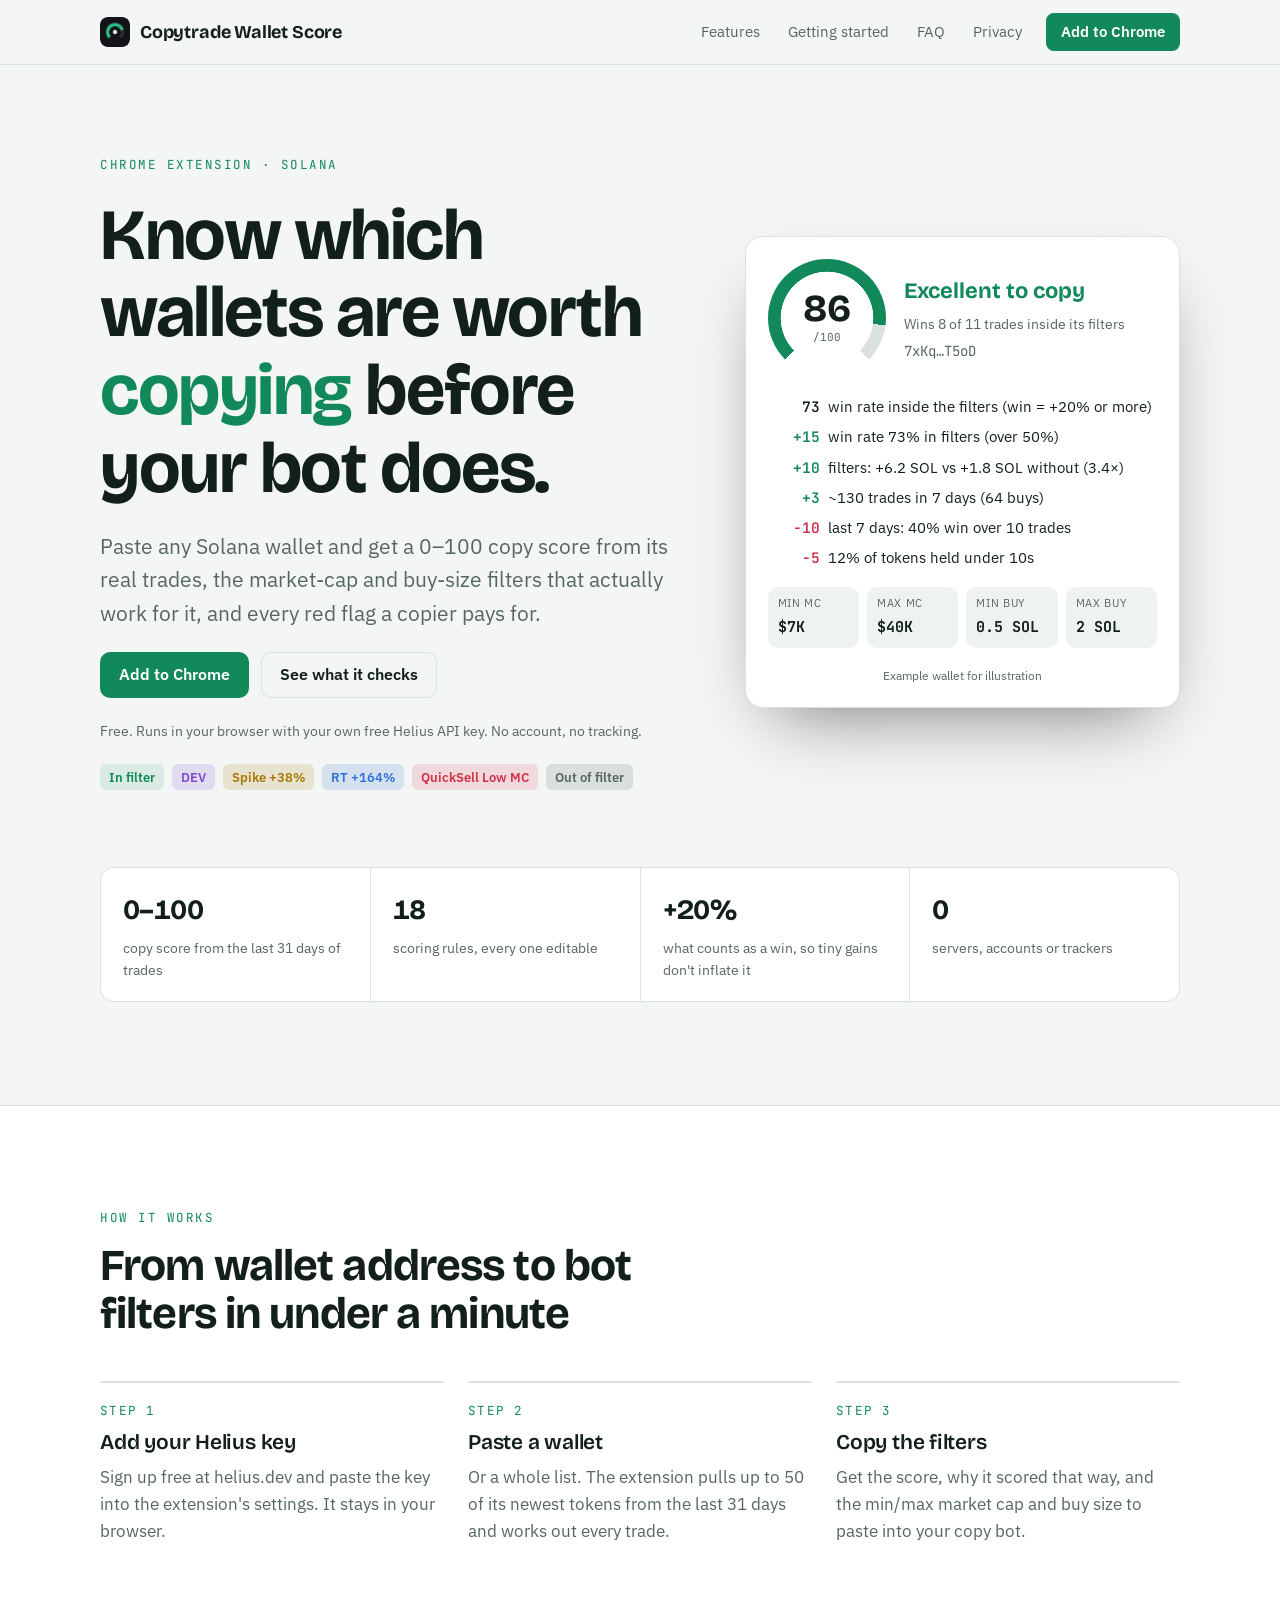
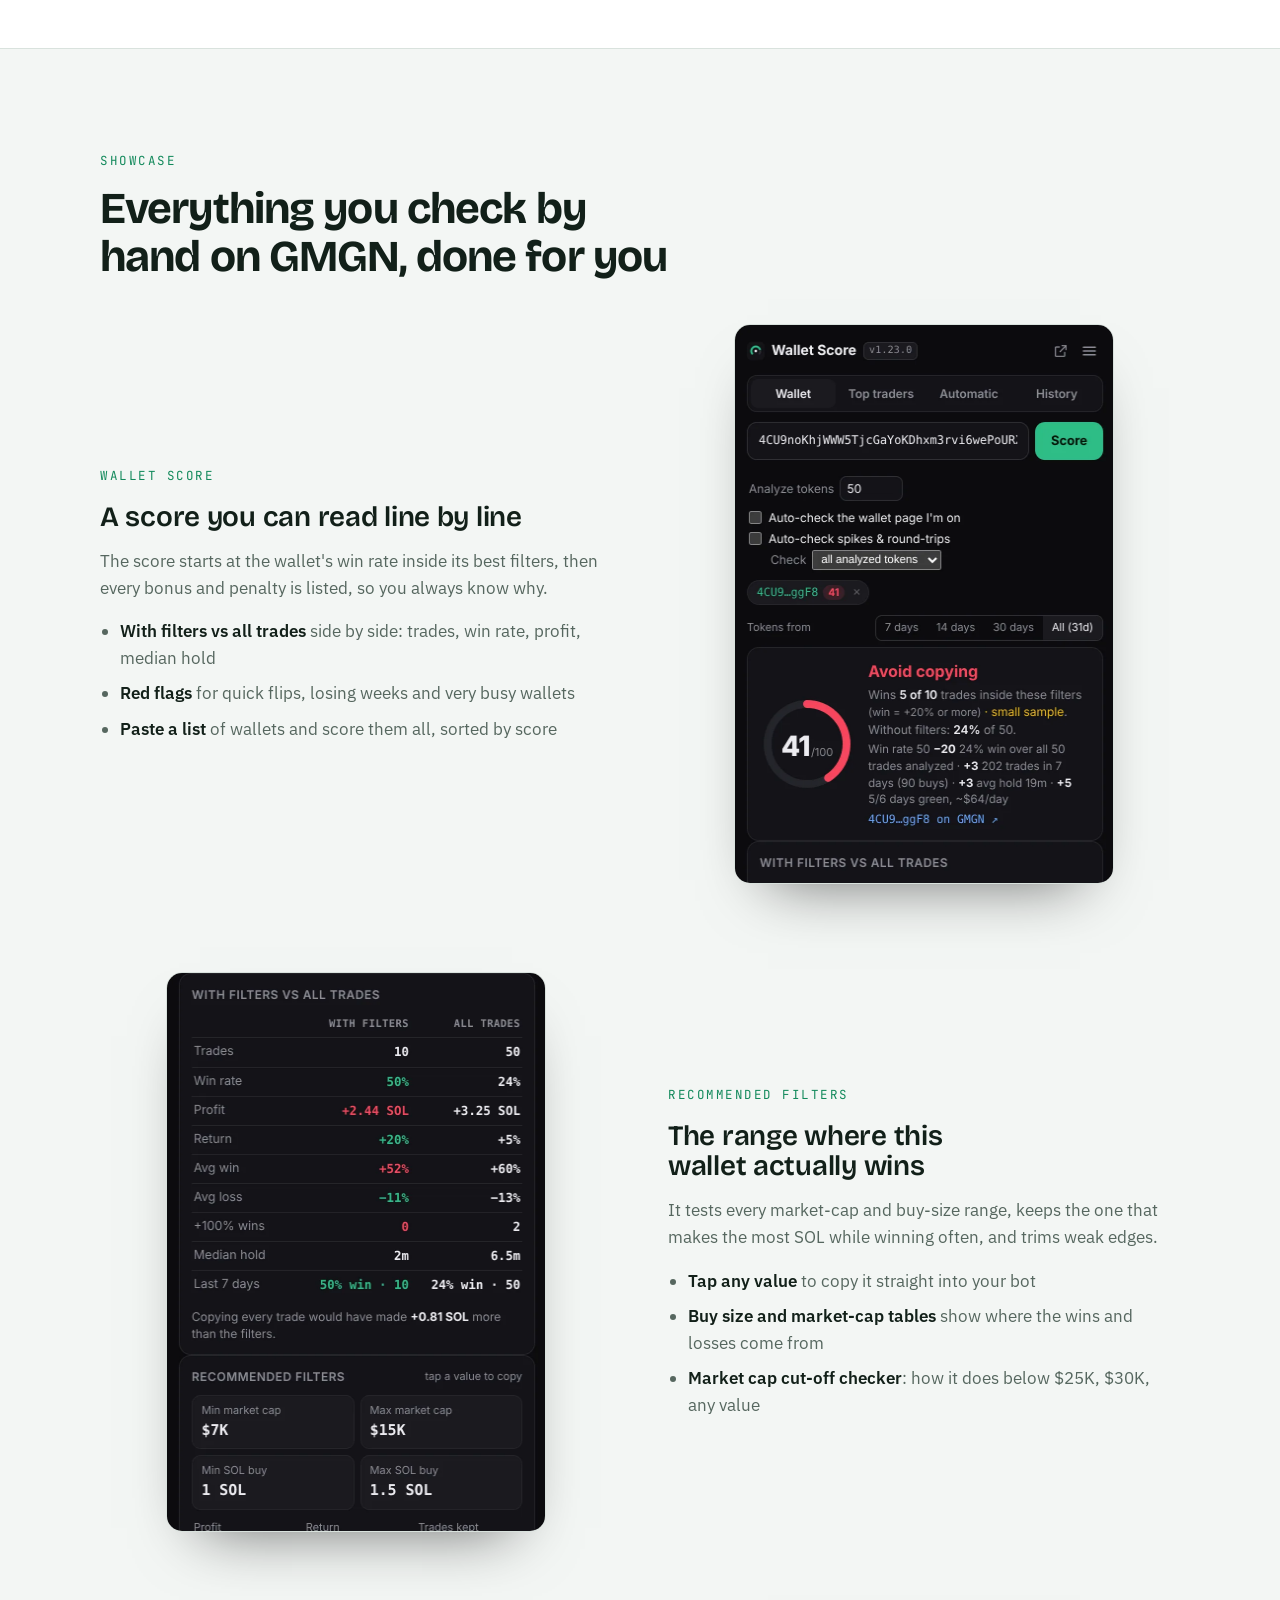
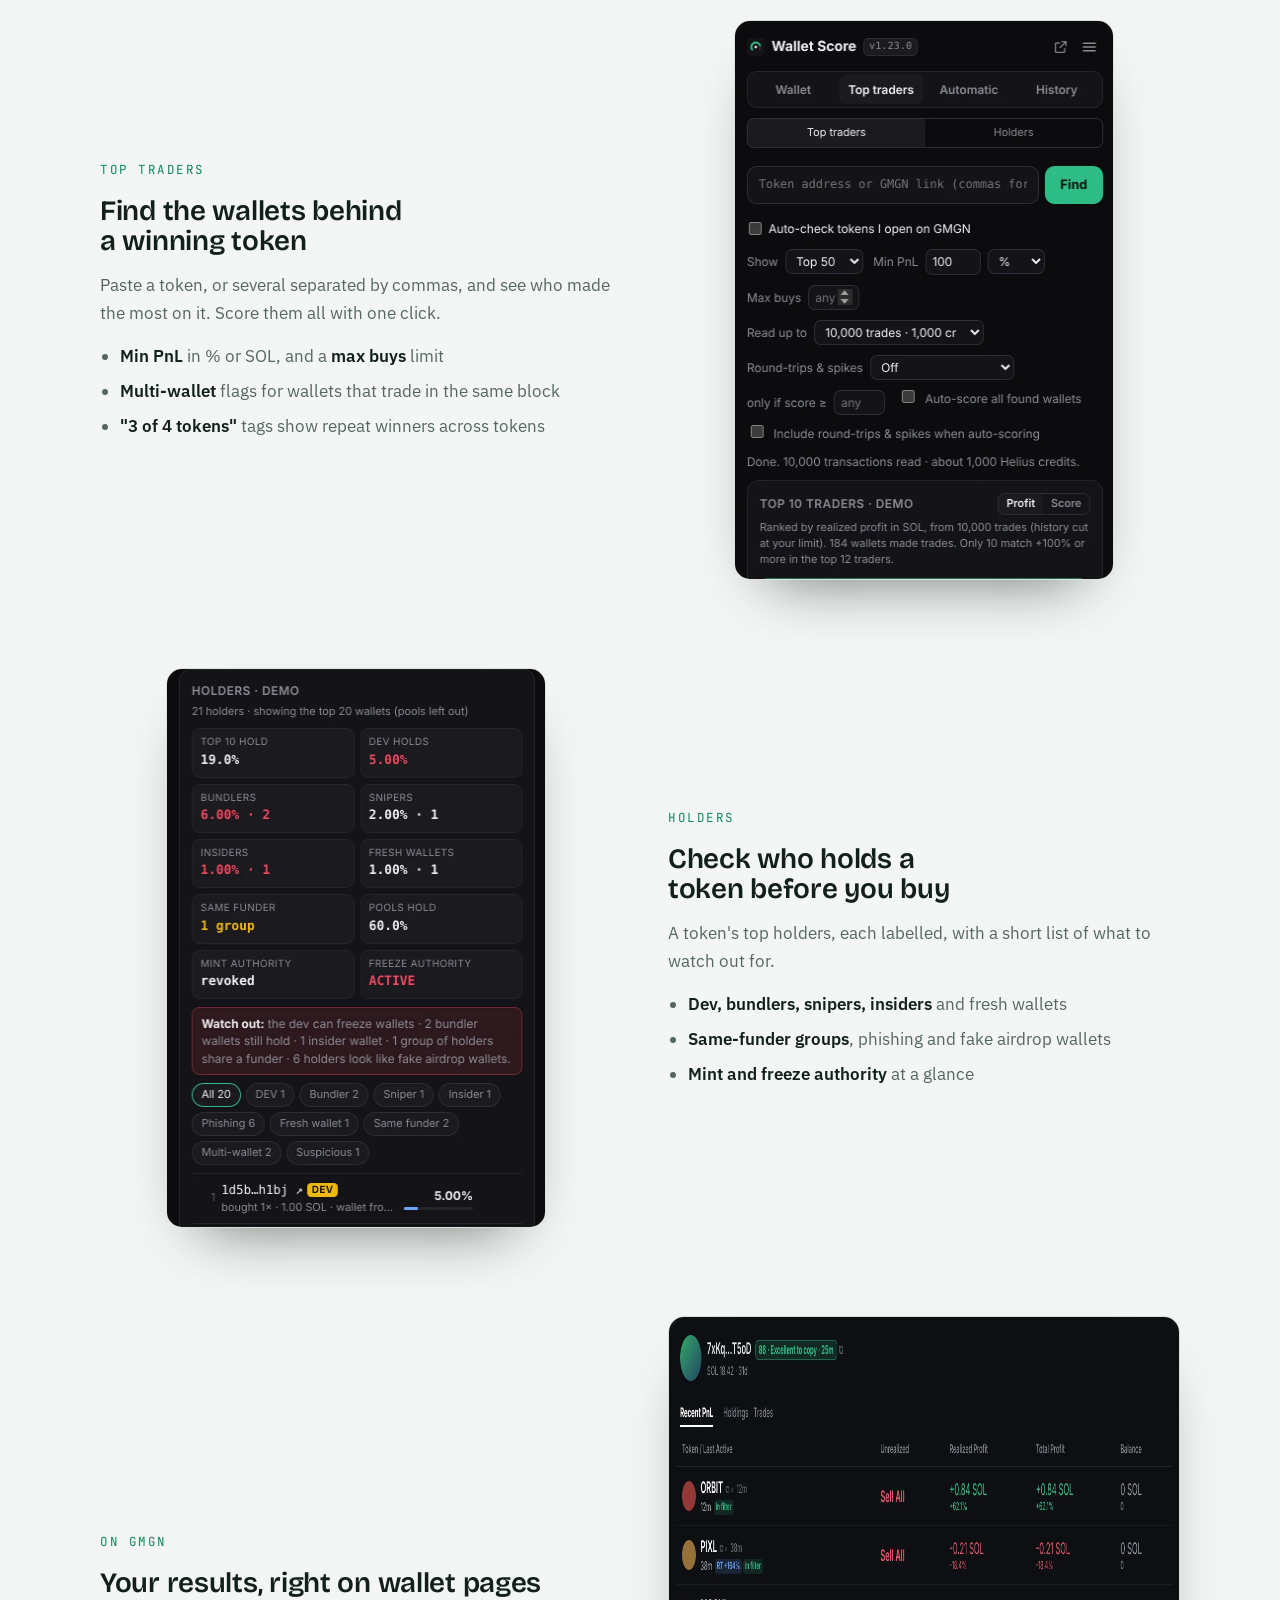
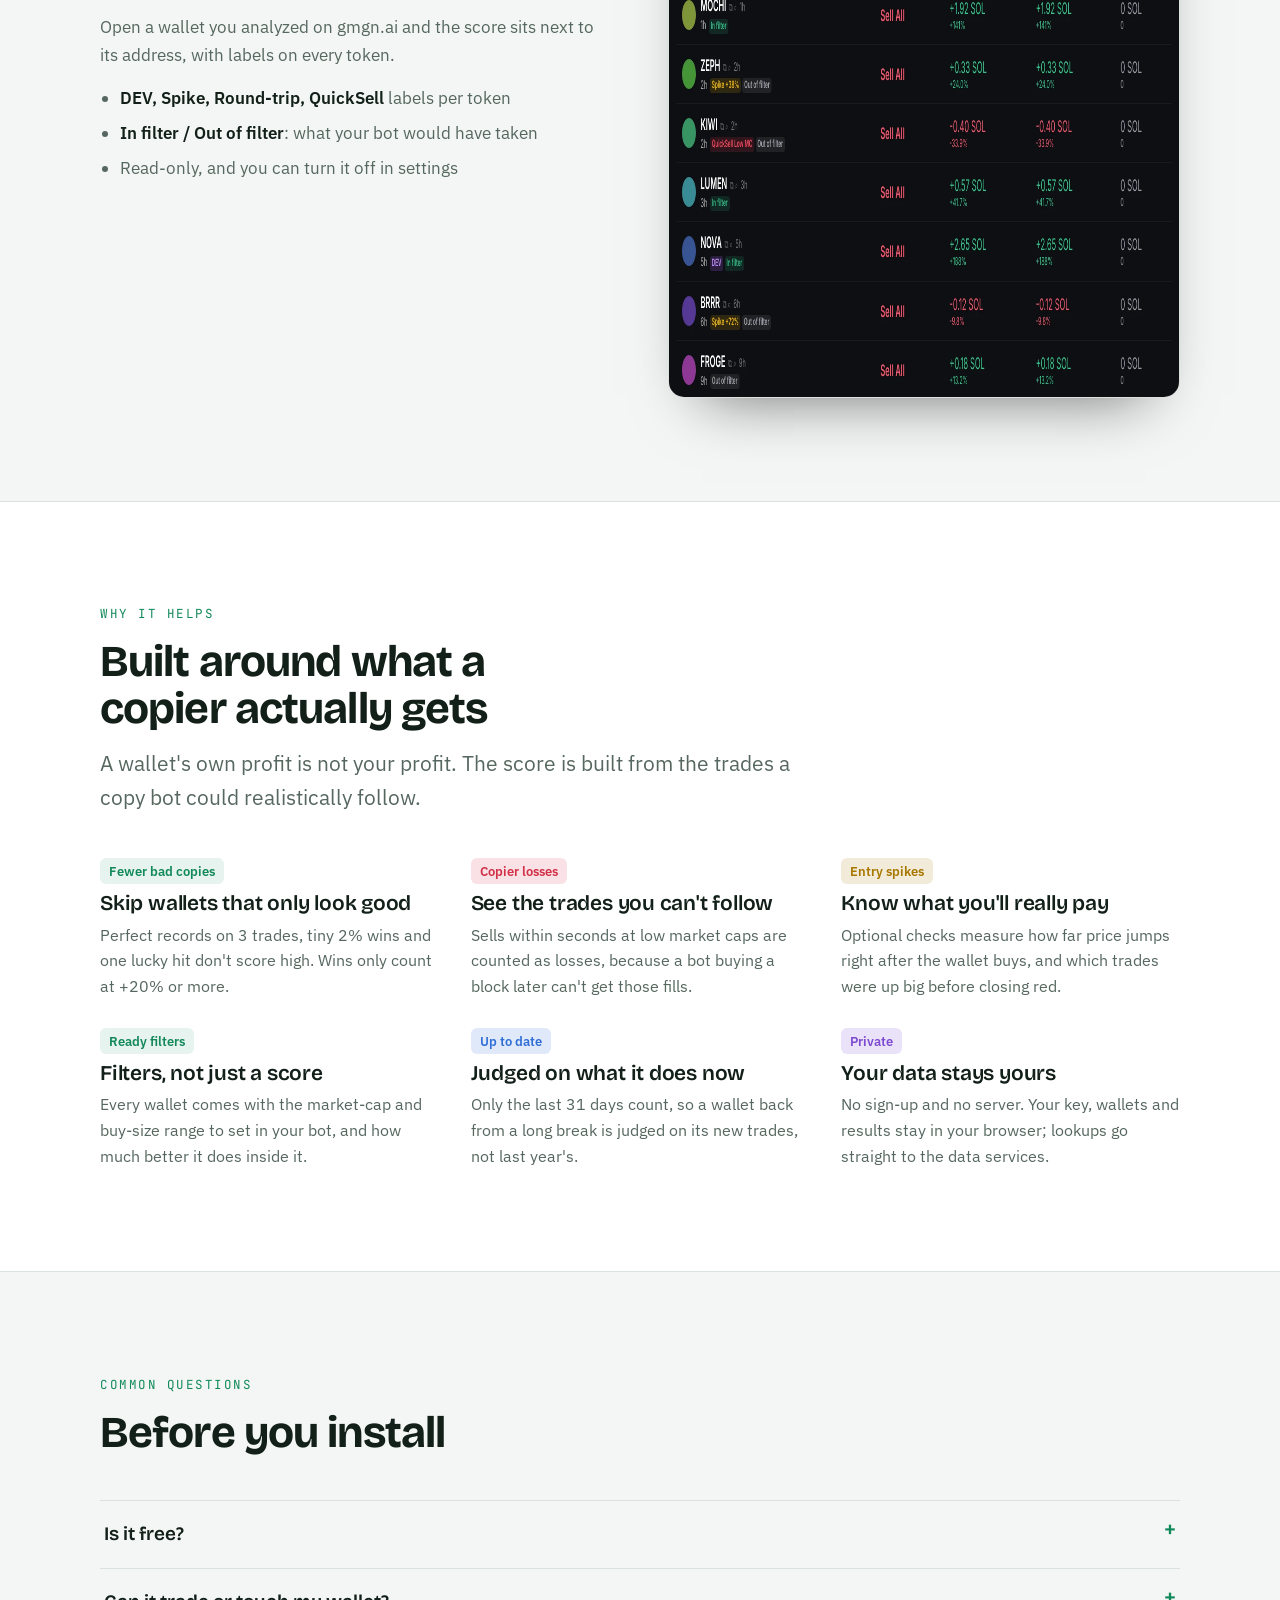
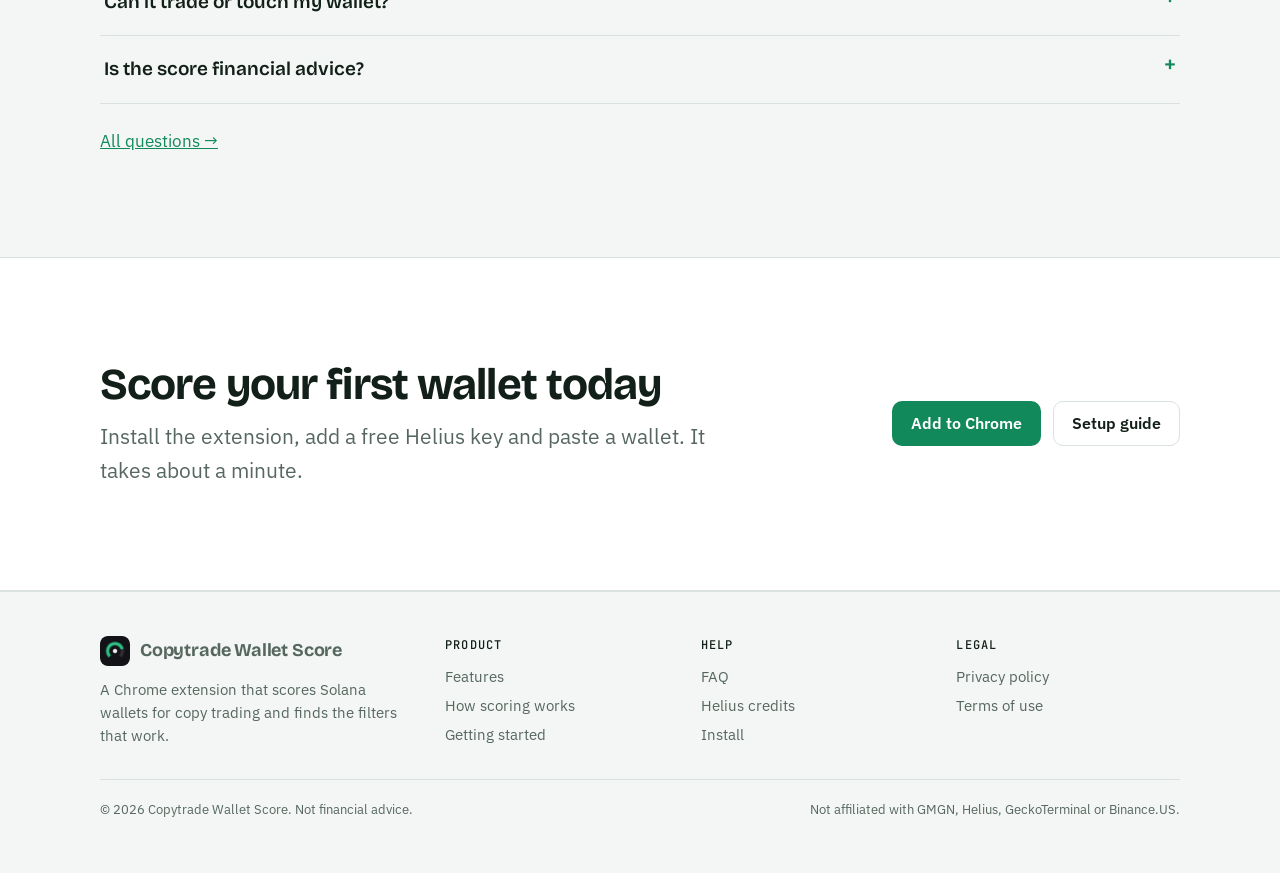
==== index.html @ 09c4735b "Add files via upload" ====
<!doctype html>
<html lang="en">
<head>
<meta charset="utf-8">
<meta name="viewport" content="width=device-width, initial-scale=1, viewport-fit=cover">
<title>Copytrade Wallet Score</title>
<meta name="description" content="Score Solana wallets for copy trading: a 0–100 score from real trades, the filters that work, and every red flag a copier pays for.">
<meta property="og:title" content="Copytrade Wallet Score">
<meta property="og:description" content="Score Solana wallets for copy trading: a 0–100 score from real trades, the filters that work, and every red flag a copier pays for.">
<meta property="og:type" content="website">
<meta name="theme-color" content="#0b0e0d">
<link rel="icon" type="image/png" sizes="32x32" href="favicon-32.png">
<link rel="apple-touch-icon" href="apple-touch-icon.png">
<link rel="preconnect" href="https://fonts.googleapis.com"><link rel="preconnect" href="https://fonts.gstatic.com" crossorigin>
<link rel="stylesheet" href="https://fonts.googleapis.com/css2?family=Bricolage+Grotesque:opsz,wght@12..96,500;12..96,600;12..96,700&family=IBM+Plex+Sans:wght@400;500;600&family=JetBrains+Mono:wght@400;500;600&display=swap">
<link rel="stylesheet" href="site.css">
</head>
<body>
<header class="site-head"><div class="wrap">
  <a class="brand" href="index.html"><img src="icon.png" alt="" width="30" height="30">Copytrade Wallet Score</a>
  <button class="menu-btn" id="menuBtn" type="button" aria-expanded="false" aria-controls="siteNav">Menu</button>
  <nav class="nav" id="siteNav" aria-label="Main"><a href="features.html">Features</a><a href="getting-started.html">Getting started</a><a href="faq.html">FAQ</a><a href="privacy.html">Privacy</a><a class="btn btn-primary" href="getting-started.html#install">Add to Chrome</a></nav>
</div></header>
<main id="main">

<section class="hero"><div class="wrap">
  <div class="hero-copy">
    <span class="eyebrow">Chrome extension · Solana</span>
    <h1>Know which wallets are worth <em>copying</em> before your bot does.</h1>
    <p class="lead">Paste any Solana wallet and get a 0–100 copy score from its real trades, the market-cap and buy-size filters that actually work for it, and every red flag a copier pays for.</p>
    <div class="hero-cta"><a class="btn btn-primary" href="getting-started.html#install">Add to Chrome</a><a class="btn btn-ghost" href="features.html">See what it checks</a></div>
    <p class="hero-note">Free. Runs in your browser with your own free Helius API key. No account, no tracking.</p>
    <div class="chips" aria-label="Labels the extension adds"><span class="chip in">In filter</span><span class="chip dev">DEV</span><span class="chip spike">Spike +38%</span><span class="chip rt">RT +164%</span><span class="chip qs">QuickSell Low MC</span><span class="chip out">Out of filter</span></div>
  </div>
  <div class="scorecard" role="img" aria-label="Example score card: 86 out of 100, Excellent to copy">
    <div class="sc-top">
      <div class="dial"><div><b>86</b><small>/100</small></div></div>
      <div class="sc-grade"><strong>Excellent to copy</strong><span>Wins 8 of 11 trades inside its filters</span><span class="sc-addr">7xKq…T5oD</span></div>
    </div>
    <ul class="sc-lines">
      <li><span class="p">73</span><span>win rate inside the filters (win = +20% or more)</span></li>
      <li><span class="p pos">+15</span><span>win rate 73% in filters (over 50%)</span></li>
      <li><span class="p pos">+10</span><span>filters: +6.2 SOL vs +1.8 SOL without (3.4×)</span></li>
      <li><span class="p pos">+3</span><span>~130 trades in 7 days (64 buys)</span></li>
      <li><span class="p neg">−10</span><span>last 7 days: 40% win over 10 trades</span></li>
      <li><span class="p neg">−5</span><span>12% of tokens held under 10s</span></li>
    </ul>
    <div class="sc-filters"><div><span>Min MC</span><b>$7K</b></div><div><span>Max MC</span><b>$40K</b></div><div><span>Min buy</span><b>0.5 SOL</b></div><div><span>Max buy</span><b>2 SOL</b></div></div>
    <p class="sc-cap">Example wallet for illustration</p>
  </div>
</div></section>

<section style="padding-top:0"><div class="wrap">
  <div class="facts">
    <div><b class="num">0–100</b><span>copy score from the last 31 days of trades</span></div>
    <div><b class="num">18</b><span>scoring rules, every one editable</span></div>
    <div><b class="num">+20%</b><span>what counts as a win, so tiny gains don't inflate it</span></div>
    <div><b class="num">0</b><span>servers, accounts or trackers</span></div>
  </div>
</div></section>

<section class="band"><div class="wrap">
  <div class="sec-head"><span class="eyebrow">How it works</span><h2>From wallet address to bot filters in under a minute</h2></div>
  <ol class="steps">
    <li><h3>Add your Helius key</h3><p>Sign up free at helius.dev and paste the key into the extension's settings. It stays in your browser.</p></li>
    <li><h3>Paste a wallet</h3><p>Or a whole list. The extension pulls up to 50 of its newest tokens from the last 31 days and works out every trade.</p></li>
    <li><h3>Copy the filters</h3><p>Get the score, why it scored that way, and the min/max market cap and buy size to paste into your copy bot.</p></li>
  </ol>
</div></section>

<section><div class="wrap">
  <div class="sec-head"><span class="eyebrow">Showcase</span><h2>Everything you check by hand on GMGN, done for you</h2></div>

  <div class="feature">
    <div class="feature-copy"><span class="eyebrow">Wallet score</span><h3 style="font-size:28px">A score you can read line by line</h3>
      <p class="lead" style="font-size:17px">The score starts at the wallet's win rate inside its best filters, then every bonus and penalty is listed, so you always know why.</p>
      <ul><li><b>With filters vs all trades</b> side by side: trades, win rate, profit, median hold</li><li><b>Red flags</b> for quick flips, losing weeks and very busy wallets</li><li><b>Paste a list</b> of wallets and score them all, sorted by score</li></ul></div>
    <div class="shot tall"><img src="wallet.webp" alt="The Wallet tab showing a score of 41 with its breakdown and a filters vs all trades table" loading="lazy" width="383" height="860"></div>
  </div>

  <div class="feature flip">
    <div class="feature-copy"><span class="eyebrow">Recommended filters</span><h3 style="font-size:28px">The range where this wallet actually wins</h3>
      <p class="lead" style="font-size:17px">It tests every market-cap and buy-size range, keeps the one that makes the most SOL while winning often, and trims weak edges.</p>
      <ul><li><b>Tap any value</b> to copy it straight into your bot</li><li><b>Buy size and market-cap tables</b> show where the wins and losses come from</li><li><b>Market cap cut-off checker</b>: how it does below $25K, $30K, any value</li></ul></div>
    <div class="shot tall"><img src="filters.webp" alt="Recommended filters: Min market cap $7K, Max $15K, buy size 1 to 1.5 SOL" loading="lazy" width="383" height="860"></div>
  </div>

  <div class="feature">
    <div class="feature-copy"><span class="eyebrow">Top traders</span><h3 style="font-size:28px">Find the wallets behind a winning token</h3>
      <p class="lead" style="font-size:17px">Paste a token, or several separated by commas, and see who made the most on it. Score them all with one click.</p>
      <ul><li><b>Min PnL</b> in % or SOL, and a <b>max buys</b> limit</li><li><b>Multi-wallet</b> flags for wallets that trade in the same block</li><li><b>"3 of 4 tokens"</b> tags show repeat winners across tokens</li></ul></div>
    <div class="shot tall"><img src="toptraders.webp" alt="Top traders list with scores 92, 78, 64 and 88" loading="lazy" width="383" height="860"></div>
  </div>

  <div class="feature flip">
    <div class="feature-copy"><span class="eyebrow">Holders</span><h3 style="font-size:28px">Check who holds a token before you buy</h3>
      <p class="lead" style="font-size:17px">A token's top holders, each labelled, with a short list of what to watch out for.</p>
      <ul><li><b>Dev, bundlers, snipers, insiders</b> and fresh wallets</li><li><b>Same-funder groups</b>, phishing and fake airdrop wallets</li><li><b>Mint and freeze authority</b> at a glance</li></ul></div>
    <div class="shot tall"><img src="holders.webp" alt="Holders check with dev 5%, bundlers 6% and a freeze authority warning" loading="lazy" width="383" height="860"></div>
  </div>

  <div class="feature">
    <div class="feature-copy"><span class="eyebrow">On GMGN</span><h3 style="font-size:28px">Your results, right on wallet pages</h3>
      <p class="lead" style="font-size:17px">Open a wallet you analyzed on gmgn.ai and the score sits next to its address, with labels on every token.</p>
      <ul><li><b>DEV, Spike, Round-trip, QuickSell</b> labels per token</li><li><b>In filter / Out of filter</b>: what your bot would have taken</li><li>Read-only, and you can turn it off in settings</li></ul></div>
    <div class="shot wide"><img src="gmgn.webp" alt="A wallet page with the score badge 86 Excellent to copy and token labels" loading="lazy" width="1100" height="680"></div>
  </div>
</div></section>

<section class="band"><div class="wrap">
  <div class="sec-head"><span class="eyebrow">Why it helps</span><h2>Built around what a copier actually gets</h2><p class="lead">A wallet's own profit is not your profit. The score is built from the trades a copy bot could realistically follow.</p></div>
  <div class="grid3">
    <div class="benefit"><span class="chip in tag">Fewer bad copies</span><h3>Skip wallets that only look good</h3><p>Perfect records on 3 trades, tiny 2% wins and one lucky hit don't score high. Wins only count at +20% or more.</p></div>
    <div class="benefit"><span class="chip qs tag">Copier losses</span><h3>See the trades you can't follow</h3><p>Sells within seconds at low market caps are counted as losses, because a bot buying a block later can't get those fills.</p></div>
    <div class="benefit"><span class="chip spike tag">Entry spikes</span><h3>Know what you'll really pay</h3><p>Optional checks measure how far price jumps right after the wallet buys, and which trades were up big before closing red.</p></div>
    <div class="benefit"><span class="chip in tag">Ready filters</span><h3>Filters, not just a score</h3><p>Every wallet comes with the market-cap and buy-size range to set in your bot, and how much better it does inside it.</p></div>
    <div class="benefit"><span class="chip rt tag">Up to date</span><h3>Judged on what it does now</h3><p>Only the last 31 days count, so a wallet back from a long break is judged on its new trades, not last year's.</p></div>
    <div class="benefit"><span class="chip dev tag">Private</span><h3>Your data stays yours</h3><p>No sign-up and no server. Your key, wallets and results stay in your browser; lookups go straight to the data services.</p></div>
  </div>
</div></section>

<section><div class="wrap">
  <div class="sec-head"><span class="eyebrow">Common questions</span><h2>Before you install</h2></div>
  <div class="faq">
    <details><summary>Is it free?</summary><div class="ans"><p>Yes. The extension is free. It uses your own Helius API key, and Helius's free plan is enough for regular use.</p></div></details>
    <details><summary>Can it trade or touch my wallet?</summary><div class="ans"><p>No. It only reads public blockchain data. It never connects to a wallet, never signs anything and cannot move funds.</p></div></details>
    <details><summary>Is the score financial advice?</summary><div class="ans"><p>No. It's an estimate from a wallet's past trades. Past results don't guarantee future ones, so use it as one input to your own decisions.</p></div></details>
  </div>
  <p style="margin-top:24px"><a href="faq.html">All questions →</a></p>
</div></section>

<section class="band cta"><div class="wrap">
  <div class="cta-box"><h2>Score your first wallet today</h2><p class="lead">Install the extension, add a free Helius key and paste a wallet. It takes about a minute.</p></div>
  <div class="hero-cta"><a class="btn btn-primary" href="getting-started.html#install">Add to Chrome</a><a class="btn btn-ghost" href="getting-started.html">Setup guide</a></div>
</div></section>

</main>
<footer class="site-foot"><div class="wrap">
  <div><a class="brand" href="index.html"><img src="icon.png" alt="" width="30" height="30">Copytrade Wallet Score</a>
    <p style="margin-top:12px;max-width:34ch">A Chrome extension that scores Solana wallets for copy trading and finds the filters that work.</p></div>
  <div><h4>Product</h4><ul><li><a href="features.html">Features</a></li><li><a href="features.html#scoring">How scoring works</a></li><li><a href="getting-started.html">Getting started</a></li></ul></div>
  <div><h4>Help</h4><ul><li><a href="faq.html">FAQ</a></li><li><a href="getting-started.html#credits">Helius credits</a></li><li><a href="getting-started.html#install">Install</a></li></ul></div>
  <div><h4>Legal</h4><ul><li><a href="privacy.html">Privacy policy</a></li><li><a href="terms.html">Terms of use</a></li></ul></div>
  <div class="fine"><span>© 2026 Copytrade Wallet Score. Not financial advice.</span><span>Not affiliated with GMGN, Helius, GeckoTerminal or Binance.US.</span></div>
</div></footer>
<script>
(function(){var b=document.getElementById('menuBtn'),n=document.getElementById('siteNav');if(!b||!n)return;
b.addEventListener('click',function(){var o=n.classList.toggle('open');b.setAttribute('aria-expanded',o?'true':'false')});})();
</script>
</body>
</html>
---- site.css ----
/* Layout: a trading-desk reading column (max 1120px) with wide bands for the hero and showcases; score-dial motif from the extension's own icon.
   Dark-first, matching the extension's side panel; a light theme for readers who prefer it. */
:root{
  --bg:#0b0e0d; --surface:#121715; --raise:#18201c; --line:#212b26; --text:#e7eeea; --muted:#94a49c;
  --accent:#2ebd85; --accent-ink:#04130c; --accent-soft:rgba(46,189,133,.13);
  --warn:#f0b90b; --bad:#f6465d; --info:#6aa6ff; --dev:#c08cff;
  --display:"Bricolage Grotesque","Avenir Next","Segoe UI",system-ui,sans-serif;
  --body:"IBM Plex Sans","Segoe UI",system-ui,sans-serif;
  --mono:"JetBrains Mono",ui-monospace,Consolas,monospace;
  color-scheme:dark;
}
@media (prefers-color-scheme: light){:root:not([data-theme="dark"]){
  --bg:#f3f6f4; --surface:#ffffff; --raise:#eef3f0; --line:#d9e2dd; --text:#122019; --muted:#56675f;
  --accent:#12895b; --accent-ink:#ffffff; --accent-soft:rgba(18,137,91,.10);
  --warn:#a87700; --bad:#d23048; --info:#2f6fd6; --dev:#7d4ad1; color-scheme:light}}
:root[data-theme="light"]{
  --bg:#f3f6f4; --surface:#ffffff; --raise:#eef3f0; --line:#d9e2dd; --text:#122019; --muted:#56675f;
  --accent:#12895b; --accent-ink:#ffffff; --accent-soft:rgba(18,137,91,.10);
  --warn:#a87700; --bad:#d23048; --info:#2f6fd6; --dev:#7d4ad1; color-scheme:light}

*{box-sizing:border-box}
html{scroll-behavior:smooth}
body{margin:0;background:var(--bg);color:var(--text);font-family:var(--body);font-size:17px;line-height:1.6;-webkit-font-smoothing:antialiased}
img{max-width:100%;display:block}
a{color:var(--accent)}
a:focus-visible,button:focus-visible,summary:focus-visible{outline:2px solid var(--accent);outline-offset:3px;border-radius:6px}
.wrap{max-width:1120px;margin:0 auto;padding-left:max(20px,env(safe-area-inset-left,0px));padding-right:max(20px,env(safe-area-inset-right,0px))}
h1,h2,h3{font-family:var(--display);line-height:1.08;letter-spacing:-.02em;text-wrap:balance;margin:0}
h1{font-size:clamp(40px,6.4vw,72px);font-weight:700}
h2{font-size:clamp(30px,4vw,44px);font-weight:700}
h3{font-size:21px;font-weight:600;letter-spacing:-.01em}
p{margin:0}
.lead{font-size:clamp(18px,2vw,21px);color:var(--muted);max-width:60ch}
.eyebrow{font-family:var(--mono);font-size:12.5px;letter-spacing:.12em;text-transform:uppercase;color:var(--accent)}
.mono{font-family:var(--mono)}
.num{font-family:var(--mono);font-variant-numeric:tabular-nums}

/* header */
body::before{content:"";position:fixed;inset:0 0 auto;height:env(safe-area-inset-top,0px);z-index:60;background:var(--bg)}
.site-head{position:sticky;top:env(safe-area-inset-top,0px);z-index:50;background:color-mix(in srgb,var(--bg) 86%,transparent);backdrop-filter:blur(12px);border-bottom:1px solid var(--line)}
.site-head .wrap{display:flex;align-items:center;gap:20px;min-height:64px}
.brand{display:flex;align-items:center;gap:10px;text-decoration:none;color:var(--text);font-family:var(--display);font-weight:700;font-size:18px;letter-spacing:-.01em}
.brand img{width:30px;height:30px;border-radius:8px}
.nav{display:flex;gap:4px;margin-left:auto;align-items:center}
.nav a{color:var(--muted);text-decoration:none;font-size:15px;padding:8px 12px;border-radius:8px}
.nav a:hover{color:var(--text);background:var(--raise)}
.nav a[aria-current="page"]{color:var(--text)}
.btn{display:inline-flex;align-items:center;gap:8px;font-family:var(--body);font-weight:600;font-size:16px;text-decoration:none;border-radius:10px;padding:12px 18px;border:1px solid transparent;cursor:pointer;line-height:1.2}
.btn-primary{background:var(--accent);color:var(--accent-ink)}
.btn-primary:hover{filter:brightness(1.08)}
.btn-ghost{border-color:var(--line);color:var(--text);background:transparent}
.btn-ghost:hover{background:var(--raise)}
.nav .btn{padding:9px 14px;font-size:14.5px;margin-left:8px;color:var(--accent-ink)}
.menu-btn{display:none;margin-left:auto;background:none;border:1px solid var(--line);color:var(--text);border-radius:8px;padding:8px 10px;font:inherit;font-size:14px}
@media (max-width:860px){
  .menu-btn{display:inline-flex}
  .nav{display:none;position:absolute;left:0;right:0;top:100%;flex-direction:column;align-items:stretch;gap:2px;background:var(--surface);border-bottom:1px solid var(--line);padding:10px max(20px,env(safe-area-inset-right,0px)) 16px max(20px,env(safe-area-inset-left,0px))}
  .nav.open{display:flex}
  .nav .btn{margin:8px 0 0;justify-content:center}
}

/* sections */
section{padding-block:clamp(56px,8vw,104px)}
.band{background:var(--surface);border-block:1px solid var(--line)}
.sec-head{display:flex;flex-direction:column;gap:14px;max-width:720px;margin-bottom:44px}

/* hero */
.hero{padding-block:clamp(48px,7vw,96px) clamp(40px,6vw,80px)}
.hero .wrap{display:grid;grid-template-columns:minmax(0,1.15fr) minmax(0,.85fr);gap:56px;align-items:center}
.hero-copy{display:flex;flex-direction:column;gap:22px;min-width:0}
.hero h1 em{font-style:normal;color:var(--accent)}
.hero-cta{display:flex;flex-wrap:wrap;gap:12px;align-items:center}
.hero-note{font-size:14px;color:var(--muted)}
.chips{display:flex;flex-wrap:wrap;gap:8px}
.chip{font-family:var(--body);font-weight:600;font-size:12.5px;padding:3px 9px;border-radius:6px;white-space:nowrap}
.chip.dev{color:var(--dev);background:color-mix(in srgb,var(--dev) 16%,transparent)}
.chip.spike{color:var(--warn);background:color-mix(in srgb,var(--warn) 15%,transparent)}
.chip.rt{color:var(--info);background:color-mix(in srgb,var(--info) 15%,transparent)}
.chip.qs{color:var(--bad);background:color-mix(in srgb,var(--bad) 14%,transparent)}
.chip.in{color:var(--accent);background:var(--accent-soft)}
.chip.out{color:var(--muted);background:color-mix(in srgb,var(--muted) 16%,transparent)}

/* score card (hero demo) */
.scorecard{background:var(--surface);border:1px solid var(--line);border-radius:18px;padding:22px;display:flex;flex-direction:column;gap:18px;box-shadow:0 30px 70px -30px rgba(0,0,0,.55)}
.sc-top{display:flex;align-items:center;gap:18px}
.dial{--v:86;width:118px;aspect-ratio:1;max-width:100%;border-radius:50%;flex:0 0 auto;display:grid;place-items:center;
  background:radial-gradient(closest-side,var(--surface) 78%,transparent 79% 100%),conic-gradient(from -135deg,var(--accent) calc(var(--v)*2.7deg),var(--line) 0 270deg,transparent 0)}
.dial b{font-family:var(--display);font-size:38px;line-height:1}
.dial small{display:block;font-family:var(--mono);font-size:11px;color:var(--muted);text-align:center}
.sc-grade{display:flex;flex-direction:column;gap:4px;min-width:0}
.sc-grade strong{font-family:var(--display);font-size:22px;color:var(--accent)}
.sc-grade span{font-size:14px;color:var(--muted)}
.sc-addr{font-family:var(--mono);font-size:13px;color:var(--muted)}
.sc-lines{display:flex;flex-direction:column;gap:7px;margin:0;padding:0;list-style:none;font-size:14.5px}
.sc-lines li{display:grid;grid-template-columns:52px 1fr;gap:8px;align-items:baseline}
.sc-lines .p{font-family:var(--mono);font-weight:600;text-align:right}
.pos{color:var(--accent)}.neg{color:var(--bad)}
.sc-filters{display:grid;grid-template-columns:repeat(4,minmax(0,1fr));gap:8px}
.sc-filters div{background:var(--raise);border-radius:10px;padding:8px 10px;min-width:0}
.sc-filters span{display:block;font-size:11px;color:var(--muted);text-transform:uppercase;letter-spacing:.06em}
.sc-filters b{font-family:var(--mono);font-size:15px}
.sc-cap{font-size:12px;color:var(--muted);text-align:center}
@media (prefers-reduced-motion:no-preference){
  .dial{animation:dial 1.4s cubic-bezier(.2,.8,.2,1) both}
  @property --v{syntax:"<number>";inherits:false;initial-value:86}
  @keyframes dial{from{--v:0}to{--v:86}}
}

/* proof strip */
.facts{display:grid;grid-template-columns:repeat(4,minmax(0,1fr));gap:1px;background:var(--line);border:1px solid var(--line);border-radius:14px;overflow:hidden}
.facts div{background:var(--surface);padding:20px 22px;display:flex;flex-direction:column;gap:4px;min-width:0}
.facts b{font-family:var(--display);font-size:28px;letter-spacing:-.02em}
.facts span{font-size:14px;color:var(--muted)}

/* steps (a real sequence) */
.steps{display:grid;grid-template-columns:repeat(3,minmax(0,1fr));gap:24px;counter-reset:s;list-style:none;margin:0;padding:0}
.steps li{counter-increment:s;display:flex;flex-direction:column;gap:10px;padding-top:18px;border-top:2px solid var(--line);min-width:0}
.steps li::before{content:"Step " counter(s);font-family:var(--mono);font-size:12.5px;letter-spacing:.1em;text-transform:uppercase;color:var(--accent)}
.steps p{color:var(--muted)}

/* feature rows with screenshots */
.feature{display:grid;grid-template-columns:minmax(0,1fr) minmax(0,1fr);gap:56px;align-items:center}
.feature+.feature{margin-top:88px}
.feature.flip .shot{order:-1}
.feature-copy{display:flex;flex-direction:column;gap:16px;min-width:0}
.feature-copy ul{margin:0;padding-left:20px;display:flex;flex-direction:column;gap:8px;color:var(--muted)}
.feature-copy ul b{color:var(--text);font-weight:600}
.shot{border:1px solid var(--line);border-radius:16px;overflow:hidden;background:var(--surface);max-height:560px;box-shadow:0 30px 60px -34px rgba(0,0,0,.6)}
.shot.tall{max-width:380px;justify-self:center;width:100%}
.shot img{width:100%}
.shot.wide{max-height:none}

/* benefit grid */
.grid3{display:grid;grid-template-columns:repeat(3,minmax(0,1fr));gap:28px 32px}
.benefit{display:flex;flex-direction:column;gap:8px;min-width:0}
.benefit .tag{width:fit-content}
.benefit p{color:var(--muted);font-size:16px}

/* rules table */
.tbl{overflow-x:auto;border:1px solid var(--line);border-radius:14px;background:var(--surface)}
table{width:100%;border-collapse:collapse;font-size:15px}
th,td{text-align:left;padding:12px 16px;border-bottom:1px solid var(--line);vertical-align:top}
tr:last-child td{border-bottom:0}
th{font-family:var(--mono);font-size:12px;letter-spacing:.08em;text-transform:uppercase;color:var(--muted);font-weight:500;background:var(--raise)}
td.pts{font-family:var(--mono);font-weight:600;white-space:nowrap}
td small{color:var(--muted)}

/* faq */
.faq{display:flex;flex-direction:column;border-top:1px solid var(--line)}
.faq details{border-bottom:1px solid var(--line);padding:18px 4px}
.faq summary{cursor:pointer;font-family:var(--display);font-size:19px;font-weight:600;list-style:none;display:flex;justify-content:space-between;gap:16px}
.faq summary::-webkit-details-marker{display:none}
.faq summary::after{content:"+";font-family:var(--mono);color:var(--accent);font-size:20px;line-height:1}
.faq details[open] summary::after{content:"−"}
.faq .ans{padding-top:12px;color:var(--muted);max-width:70ch;display:flex;flex-direction:column;gap:10px}

/* CTA band */
.cta{text-align:left}
.cta .wrap{display:flex;flex-wrap:wrap;gap:28px;align-items:center;justify-content:space-between}
.cta-box{display:flex;flex-direction:column;gap:12px;max-width:640px}

/* docs pages */
.page-head{padding-block:clamp(48px,6vw,80px) 28px;border-bottom:1px solid var(--line)}
.page-head .wrap{display:flex;flex-direction:column;gap:14px}
.doc{display:grid;grid-template-columns:220px minmax(0,1fr);gap:56px;padding-block:48px 96px;align-items:start}
.toc{position:sticky;top:calc(84px + env(safe-area-inset-top,0px));display:flex;flex-direction:column;gap:6px;font-size:14.5px}
.toc a{color:var(--muted);text-decoration:none;padding:3px 0}
.toc a:hover{color:var(--accent)}
.prose{max-width:72ch;display:flex;flex-direction:column;gap:18px;min-width:0}
.prose h2{font-size:30px;margin-top:28px;scroll-margin-top:90px}
.prose h3{margin-top:10px;scroll-margin-top:90px}
.prose ul,.prose ol{margin:0;padding-left:22px;display:flex;flex-direction:column;gap:8px}
.prose li::marker{color:var(--accent)}
.prose code{font-family:var(--mono);font-size:.88em;background:var(--raise);border:1px solid var(--line);border-radius:5px;padding:1px 6px}
.callout{border:1px solid var(--line);background:var(--accent-soft);border-radius:12px;padding:16px 18px}
.callout.warn{background:color-mix(in srgb,var(--warn) 10%,transparent)}
.prose .shot{max-height:none}
@media (max-width:900px){.doc{grid-template-columns:minmax(0,1fr);gap:24px}.toc{position:static;flex-direction:row;flex-wrap:wrap;gap:6px 16px}}

/* footer */
.site-foot{border-top:1px solid var(--line);padding-block:44px 52px;font-size:14.5px;color:var(--muted)}
.site-foot .wrap{display:grid;grid-template-columns:minmax(0,1.4fr) repeat(3,minmax(0,1fr));gap:32px}
.site-foot h4{font-family:var(--mono);font-size:12px;letter-spacing:.1em;text-transform:uppercase;color:var(--text);margin:0 0 10px;font-weight:500}
.site-foot ul{list-style:none;margin:0;padding:0;display:flex;flex-direction:column;gap:6px}
.site-foot a{color:var(--muted);text-decoration:none}.site-foot a:hover{color:var(--accent)}
.site-foot .fine{grid-column:1/-1;border-top:1px solid var(--line);padding-top:20px;font-size:13px;display:flex;flex-wrap:wrap;gap:8px 24px;justify-content:space-between}

/* responsive */
@media (max-width:900px){
  .hero .wrap,.feature{grid-template-columns:minmax(0,1fr);gap:36px}
  .feature.flip .shot{order:0}
  .grid3{grid-template-columns:repeat(2,minmax(0,1fr))}
  .facts{grid-template-columns:repeat(2,minmax(0,1fr))}
  .site-foot .wrap{grid-template-columns:repeat(2,minmax(0,1fr))}
}
@media (max-width:600px){
  .steps,.grid3{grid-template-columns:minmax(0,1fr)}
  .sc-filters{grid-template-columns:repeat(2,minmax(0,1fr))}
  .site-foot .wrap{grid-template-columns:minmax(0,1fr)}
  body{font-size:16px}
}
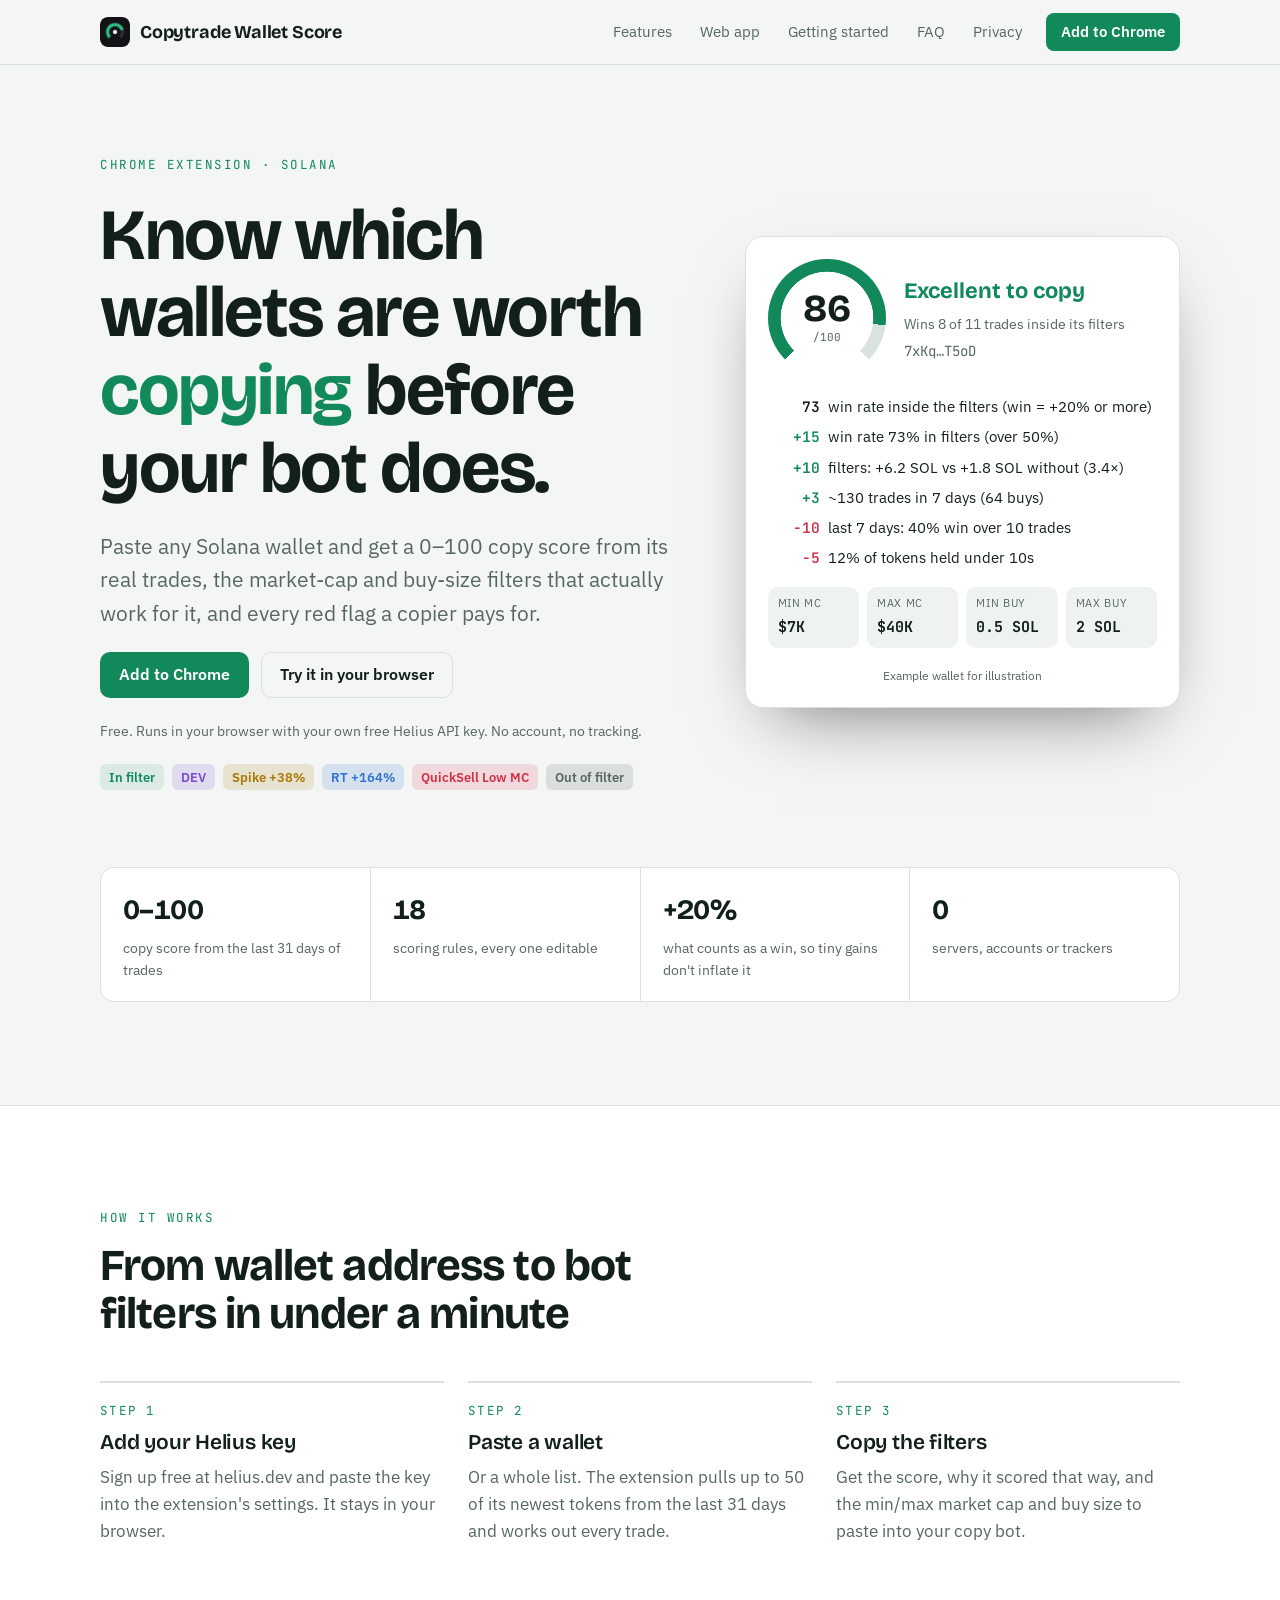
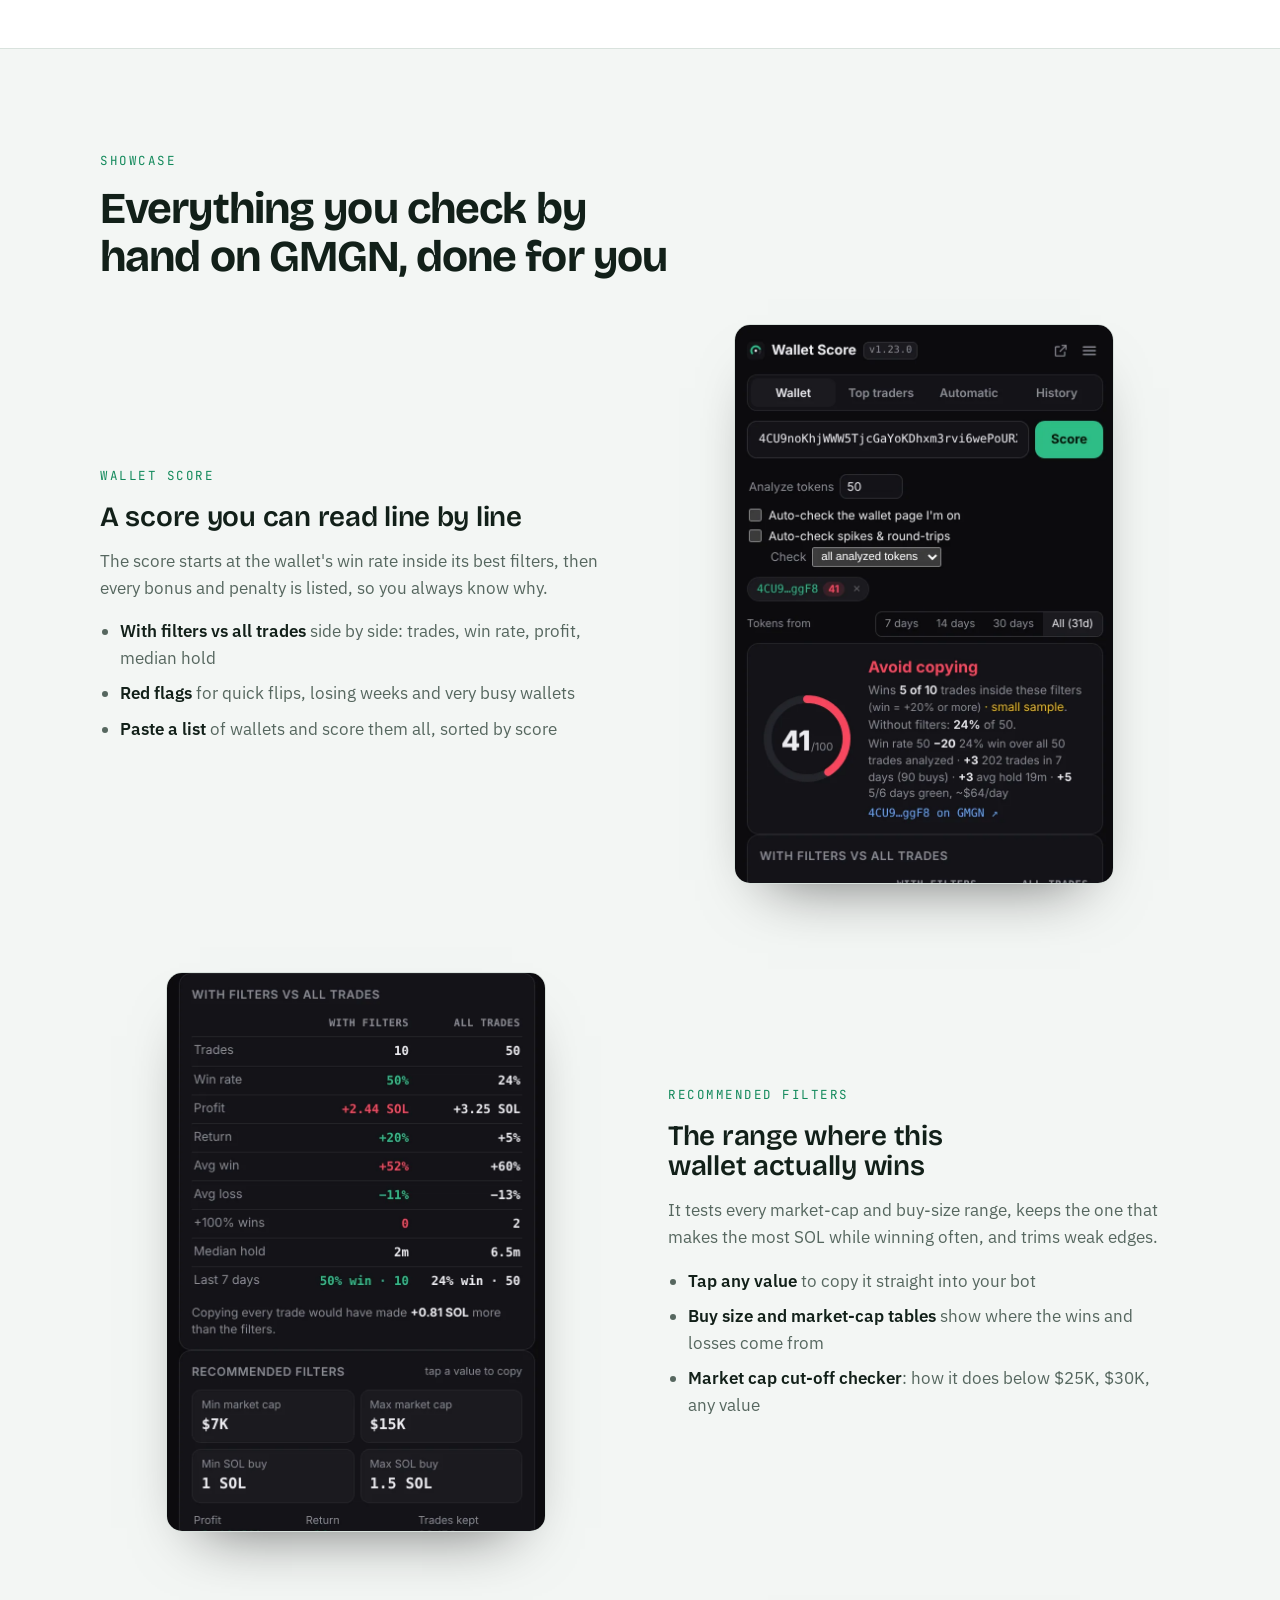
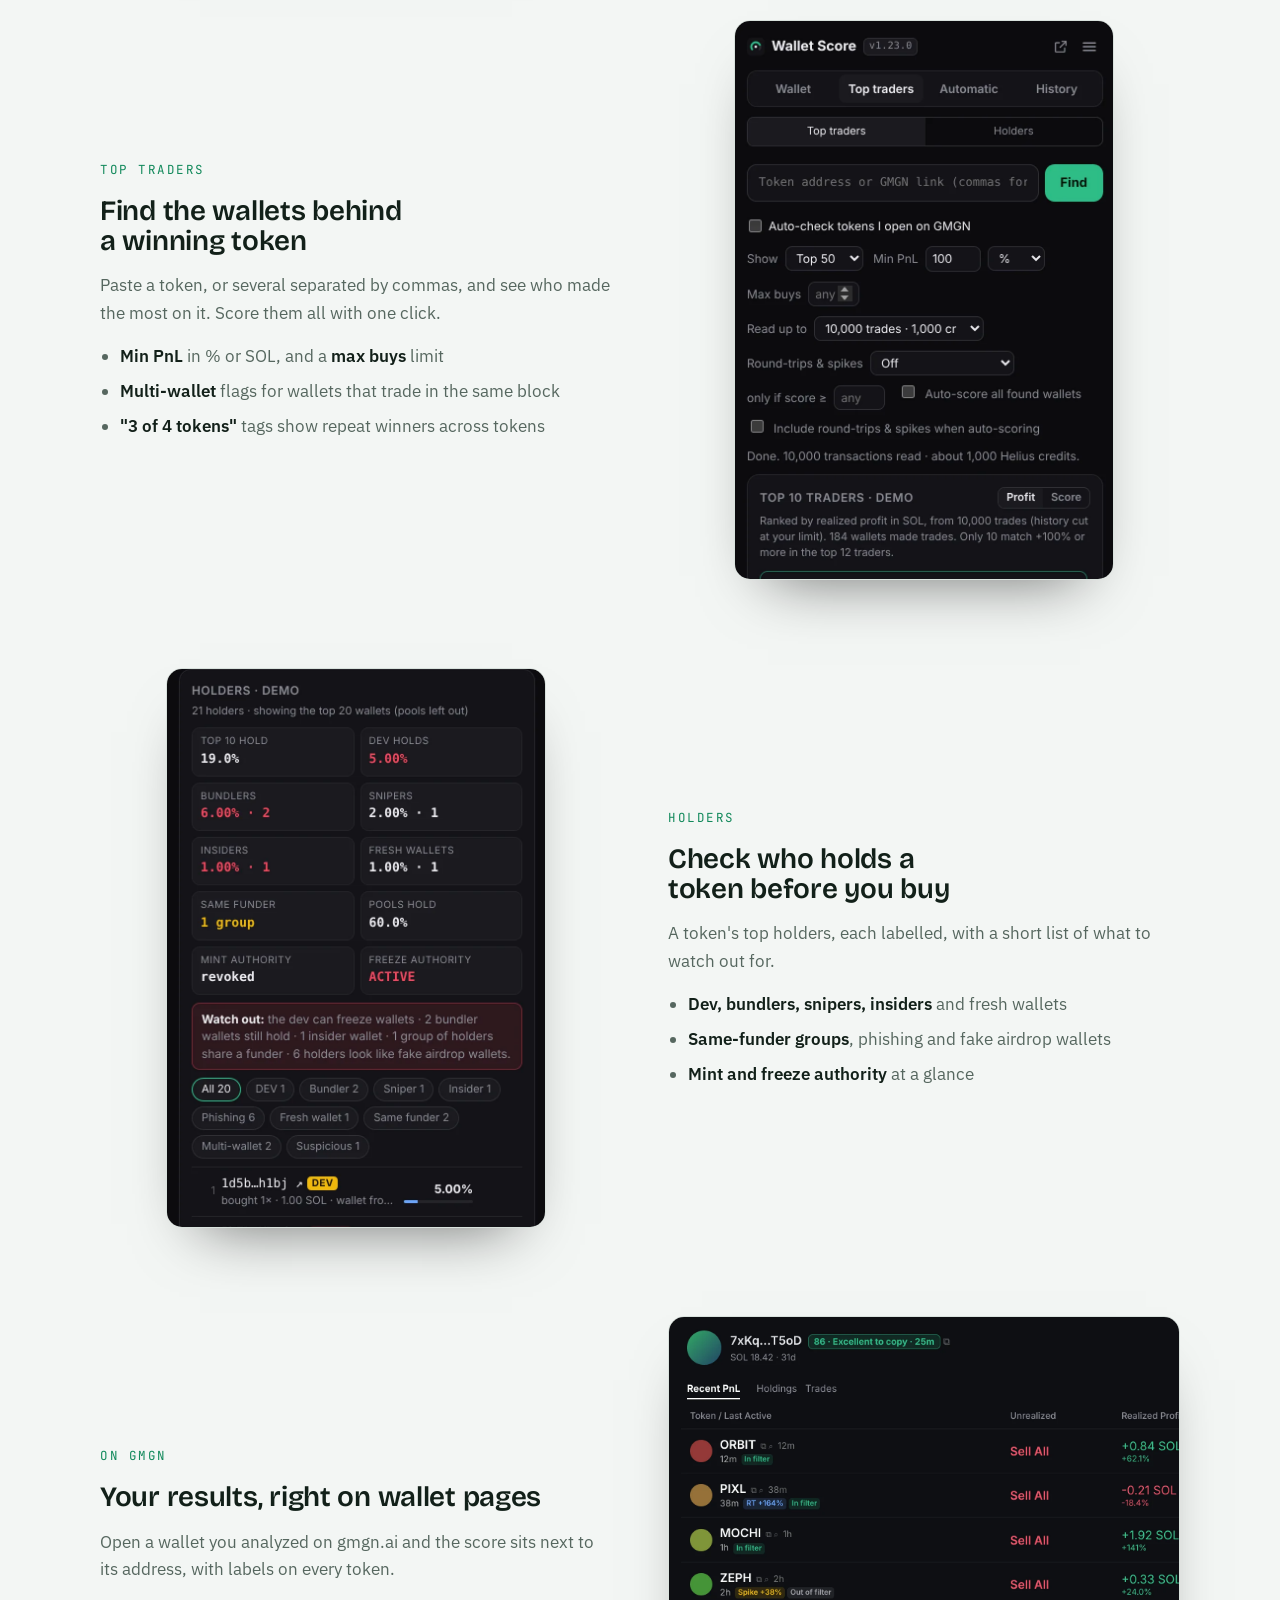
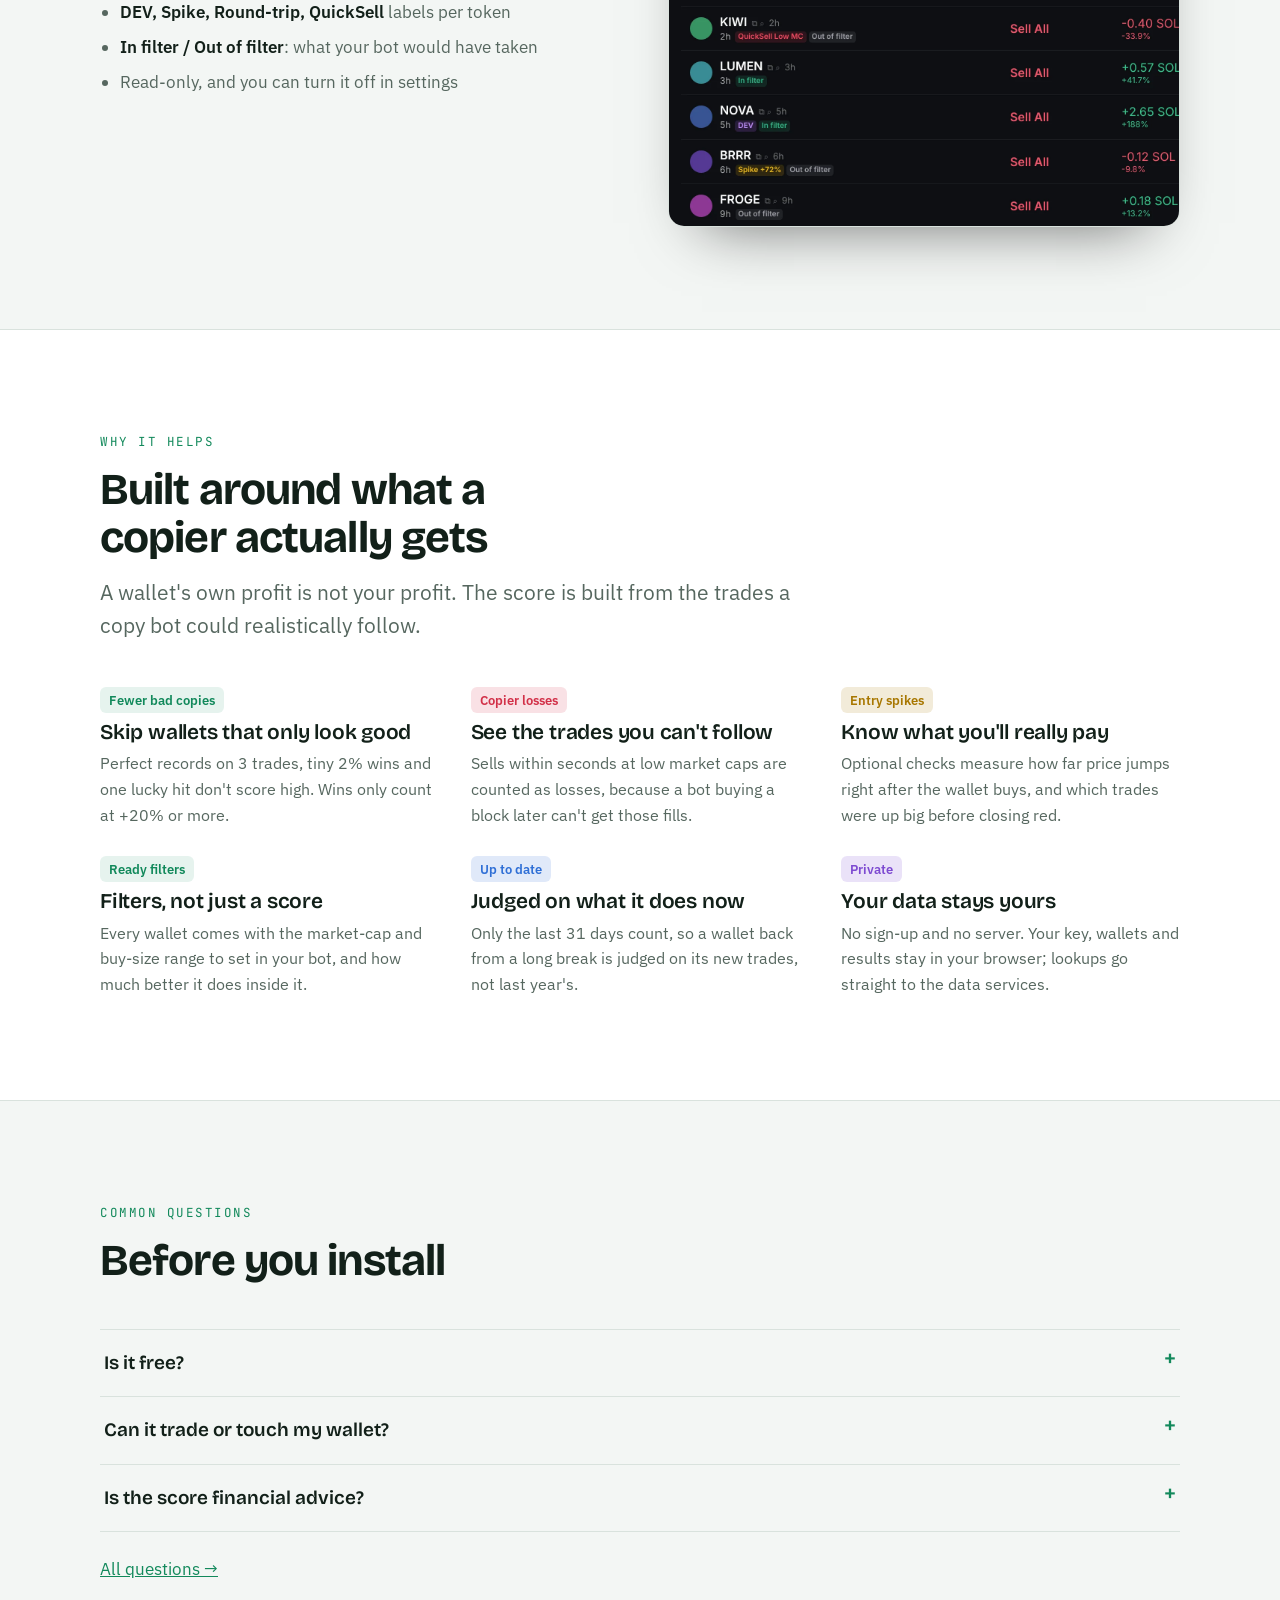
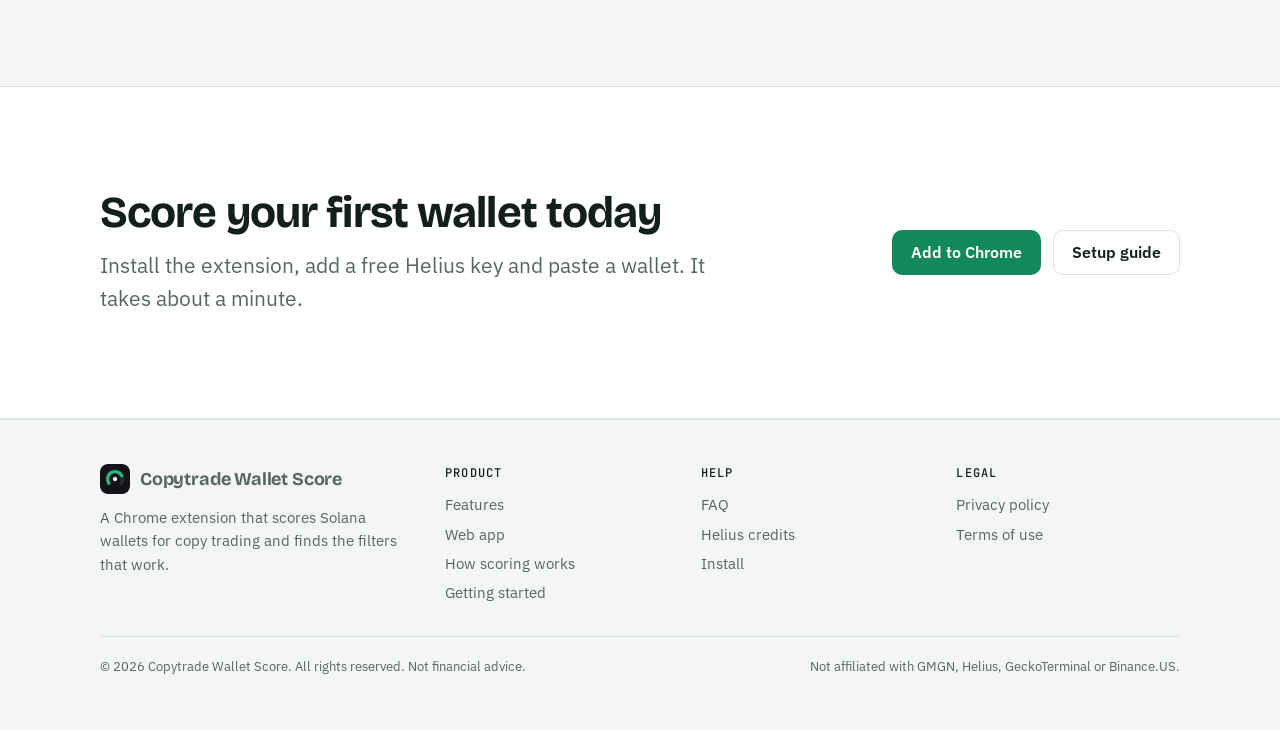
==== commit d6a17b0f: "Add files via upload" ====
--- a/index.html
+++ b/index.html
@@ -19,7 +19,7 @@
 <header class="site-head"><div class="wrap">
   <a class="brand" href="index.html"><img src="icon.png" alt="" width="30" height="30">Copytrade Wallet Score</a>
   <button class="menu-btn" id="menuBtn" type="button" aria-expanded="false" aria-controls="siteNav">Menu</button>
-  <nav class="nav" id="siteNav" aria-label="Main"><a href="features.html">Features</a><a href="getting-started.html">Getting started</a><a href="faq.html">FAQ</a><a href="privacy.html">Privacy</a><a class="btn btn-primary" href="getting-started.html#install">Add to Chrome</a></nav>
+  <nav class="nav" id="siteNav" aria-label="Main"><a href="features.html">Features</a><a href="app.html">Web app</a><a href="getting-started.html">Getting started</a><a href="faq.html">FAQ</a><a href="privacy.html">Privacy</a><a class="btn btn-primary" href="getting-started.html#install">Add to Chrome</a></nav>
 </div></header>
 <main id="main">
 
@@ -28,7 +28,7 @@
     <span class="eyebrow">Chrome extension · Solana</span>
     <h1>Know which wallets are worth <em>copying</em> before your bot does.</h1>
     <p class="lead">Paste any Solana wallet and get a 0–100 copy score from its real trades, the market-cap and buy-size filters that actually work for it, and every red flag a copier pays for.</p>
-    <div class="hero-cta"><a class="btn btn-primary" href="getting-started.html#install">Add to Chrome</a><a class="btn btn-ghost" href="features.html">See what it checks</a></div>
+    <div class="hero-cta"><a class="btn btn-primary" href="getting-started.html#install">Add to Chrome</a><a class="btn btn-ghost" href="app.html">Try it in your browser</a></div>
     <p class="hero-note">Free. Runs in your browser with your own free Helius API key. No account, no tracking.</p>
     <div class="chips" aria-label="Labels the extension adds"><span class="chip in">In filter</span><span class="chip dev">DEV</span><span class="chip spike">Spike +38%</span><span class="chip rt">RT +164%</span><span class="chip qs">QuickSell Low MC</span><span class="chip out">Out of filter</span></div>
   </div>
@@ -103,7 +103,7 @@
     <div class="feature-copy"><span class="eyebrow">On GMGN</span><h3 style="font-size:28px">Your results, right on wallet pages</h3>
       <p class="lead" style="font-size:17px">Open a wallet you analyzed on gmgn.ai and the score sits next to its address, with labels on every token.</p>
       <ul><li><b>DEV, Spike, Round-trip, QuickSell</b> labels per token</li><li><b>In filter / Out of filter</b>: what your bot would have taken</li><li>Read-only, and you can turn it off in settings</li></ul></div>
-    <div class="shot wide"><img src="gmgn.webp" alt="A wallet page with the score badge 86 Excellent to copy and token labels" loading="lazy" width="1100" height="680"></div>
+    <div class="shot"><img src="gmgn-crop.webp" alt="A wallet page with the score badge 86 Excellent to copy and token labels" loading="lazy" width="1364" height="1360"></div>
   </div>
 </div></section>
 
@@ -138,10 +138,10 @@
 <footer class="site-foot"><div class="wrap">
   <div><a class="brand" href="index.html"><img src="icon.png" alt="" width="30" height="30">Copytrade Wallet Score</a>
     <p style="margin-top:12px;max-width:34ch">A Chrome extension that scores Solana wallets for copy trading and finds the filters that work.</p></div>
-  <div><h4>Product</h4><ul><li><a href="features.html">Features</a></li><li><a href="features.html#scoring">How scoring works</a></li><li><a href="getting-started.html">Getting started</a></li></ul></div>
+  <div><h4>Product</h4><ul><li><a href="features.html">Features</a></li><li><a href="app.html">Web app</a></li><li><a href="features.html#scoring">How scoring works</a></li><li><a href="getting-started.html">Getting started</a></li></ul></div>
   <div><h4>Help</h4><ul><li><a href="faq.html">FAQ</a></li><li><a href="getting-started.html#credits">Helius credits</a></li><li><a href="getting-started.html#install">Install</a></li></ul></div>
   <div><h4>Legal</h4><ul><li><a href="privacy.html">Privacy policy</a></li><li><a href="terms.html">Terms of use</a></li></ul></div>
-  <div class="fine"><span>© 2026 Copytrade Wallet Score. Not financial advice.</span><span>Not affiliated with GMGN, Helius, GeckoTerminal or Binance.US.</span></div>
+  <div class="fine"><span>© 2026 Copytrade Wallet Score. All rights reserved. Not financial advice.</span><span>Not affiliated with GMGN, Helius, GeckoTerminal or Binance.US.</span></div>
 </div></footer>
 <script>
 (function(){var b=document.getElementById('menuBtn'),n=document.getElementById('siteNav');if(!b||!n)return;
--- a/site.css
+++ b/site.css
@@ -21,7 +21,7 @@
 *{box-sizing:border-box}
 html{scroll-behavior:smooth}
 body{margin:0;background:var(--bg);color:var(--text);font-family:var(--body);font-size:17px;line-height:1.6;-webkit-font-smoothing:antialiased}
-img{max-width:100%;display:block}
+img{max-width:100%;height:auto;display:block}
 a{color:var(--accent)}
 a:focus-visible,button:focus-visible,summary:focus-visible{outline:2px solid var(--accent);outline-offset:3px;border-radius:6px}
 .wrap{max-width:1120px;margin:0 auto;padding-left:max(20px,env(safe-area-inset-left,0px));padding-right:max(20px,env(safe-area-inset-right,0px))}
@@ -127,7 +127,7 @@
 .feature-copy ul b{color:var(--text);font-weight:600}
 .shot{border:1px solid var(--line);border-radius:16px;overflow:hidden;background:var(--surface);max-height:560px;box-shadow:0 30px 60px -34px rgba(0,0,0,.6)}
 .shot.tall{max-width:380px;justify-self:center;width:100%}
-.shot img{width:100%}
+.shot img{width:100%;height:auto}
 .shot.wide{max-height:none}
 
 /* benefit grid */
@@ -199,3 +199,14 @@
   .site-foot .wrap{grid-template-columns:minmax(0,1fr)}
   body{font-size:16px}
 }
+
+/* web app page */
+.app-grid{display:grid;grid-template-columns:minmax(0,1fr) 460px;gap:48px;align-items:start;padding-block:40px 80px}
+.app-notes{display:flex;flex-direction:column;gap:14px;min-width:0;max-width:52ch}
+.app-notes h3{font-size:18px;margin-top:10px}
+.app-notes ol,.app-notes ul{margin:0;padding-left:22px;display:flex;flex-direction:column;gap:6px;color:var(--muted)}
+.app-notes li::marker{color:var(--accent)}
+.app-frame-wrap{position:sticky;top:calc(84px + env(safe-area-inset-top,0px));display:flex;flex-direction:column;gap:8px}
+.app-frame{width:100%;height:min(860px,calc(100vh - 110px));min-height:640px;border:1px solid var(--line);border-radius:16px;background:#111215;box-shadow:0 30px 70px -30px rgba(0,0,0,.6);display:block}
+.app-small{font-size:13px;color:var(--muted)}
+@media (max-width:980px){.app-grid{grid-template-columns:minmax(0,1fr)}.app-frame-wrap{position:static;order:-1}.app-frame{height:80vh}}
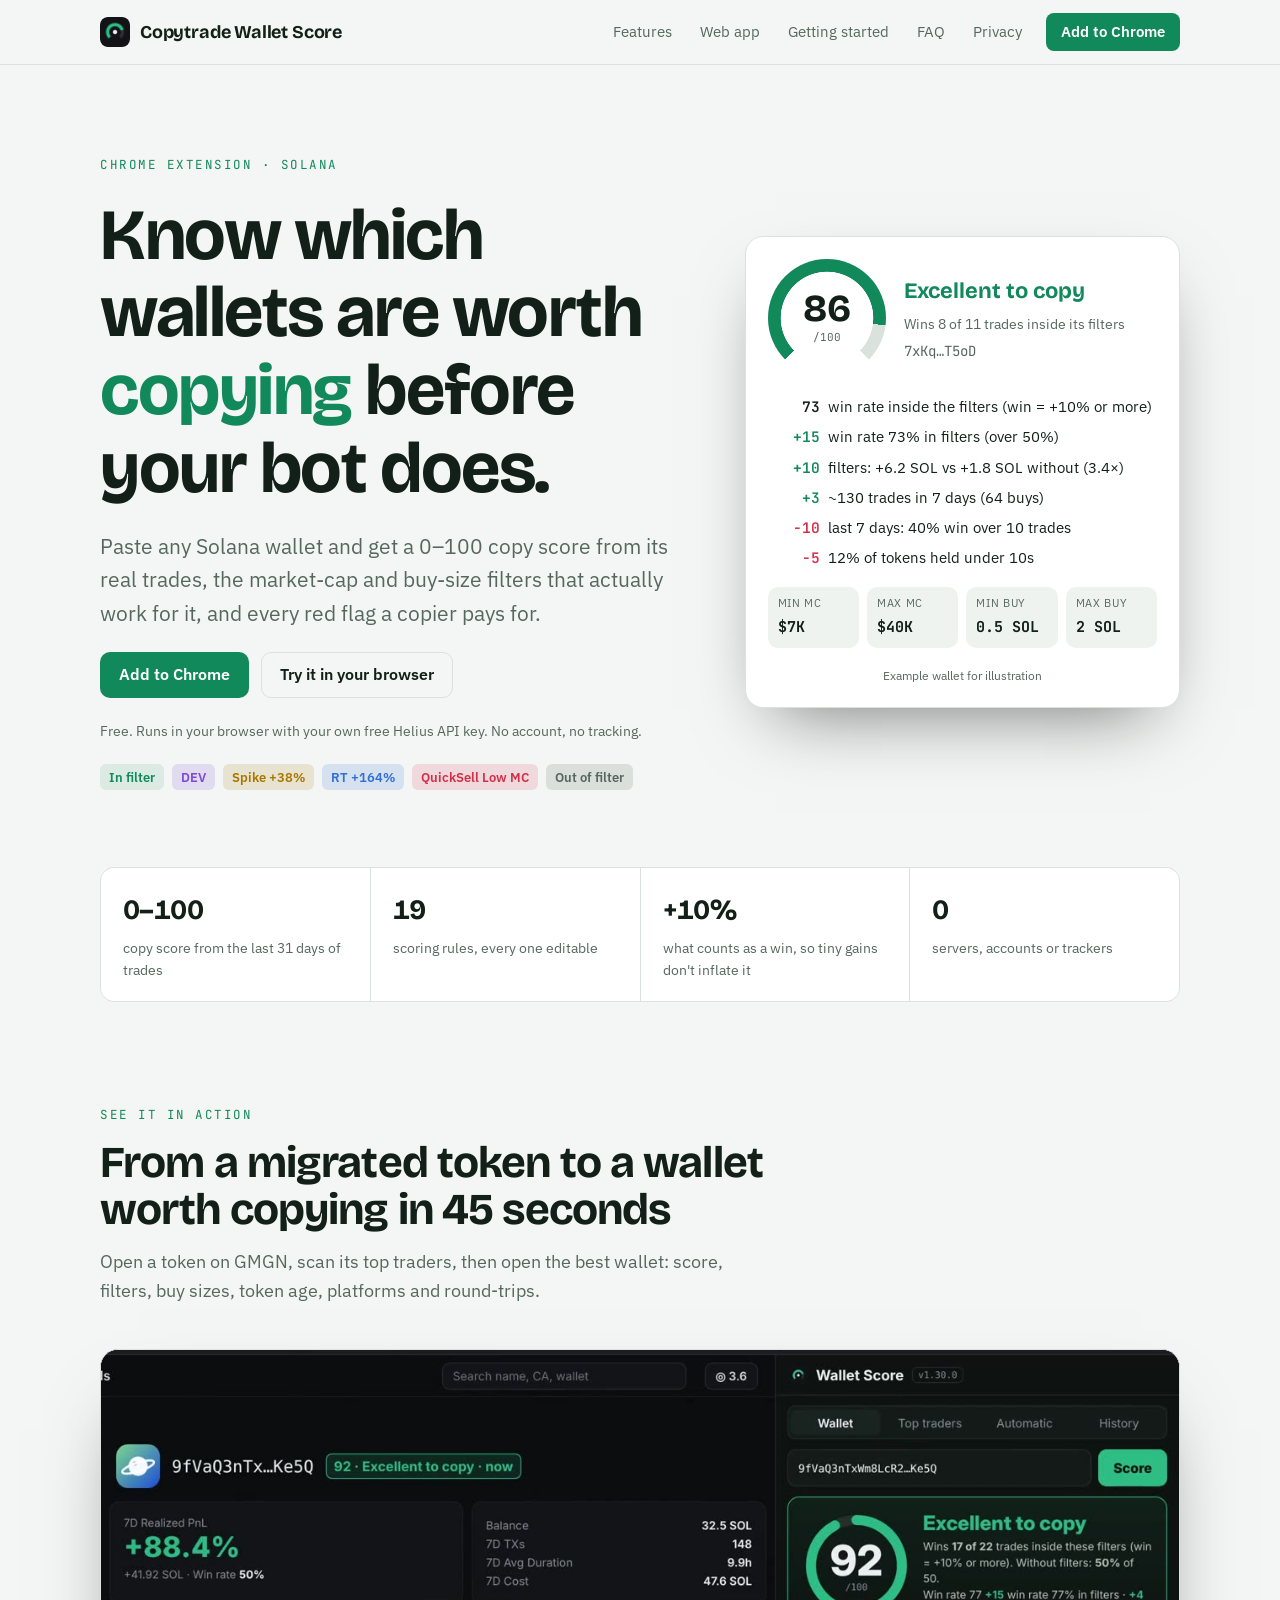
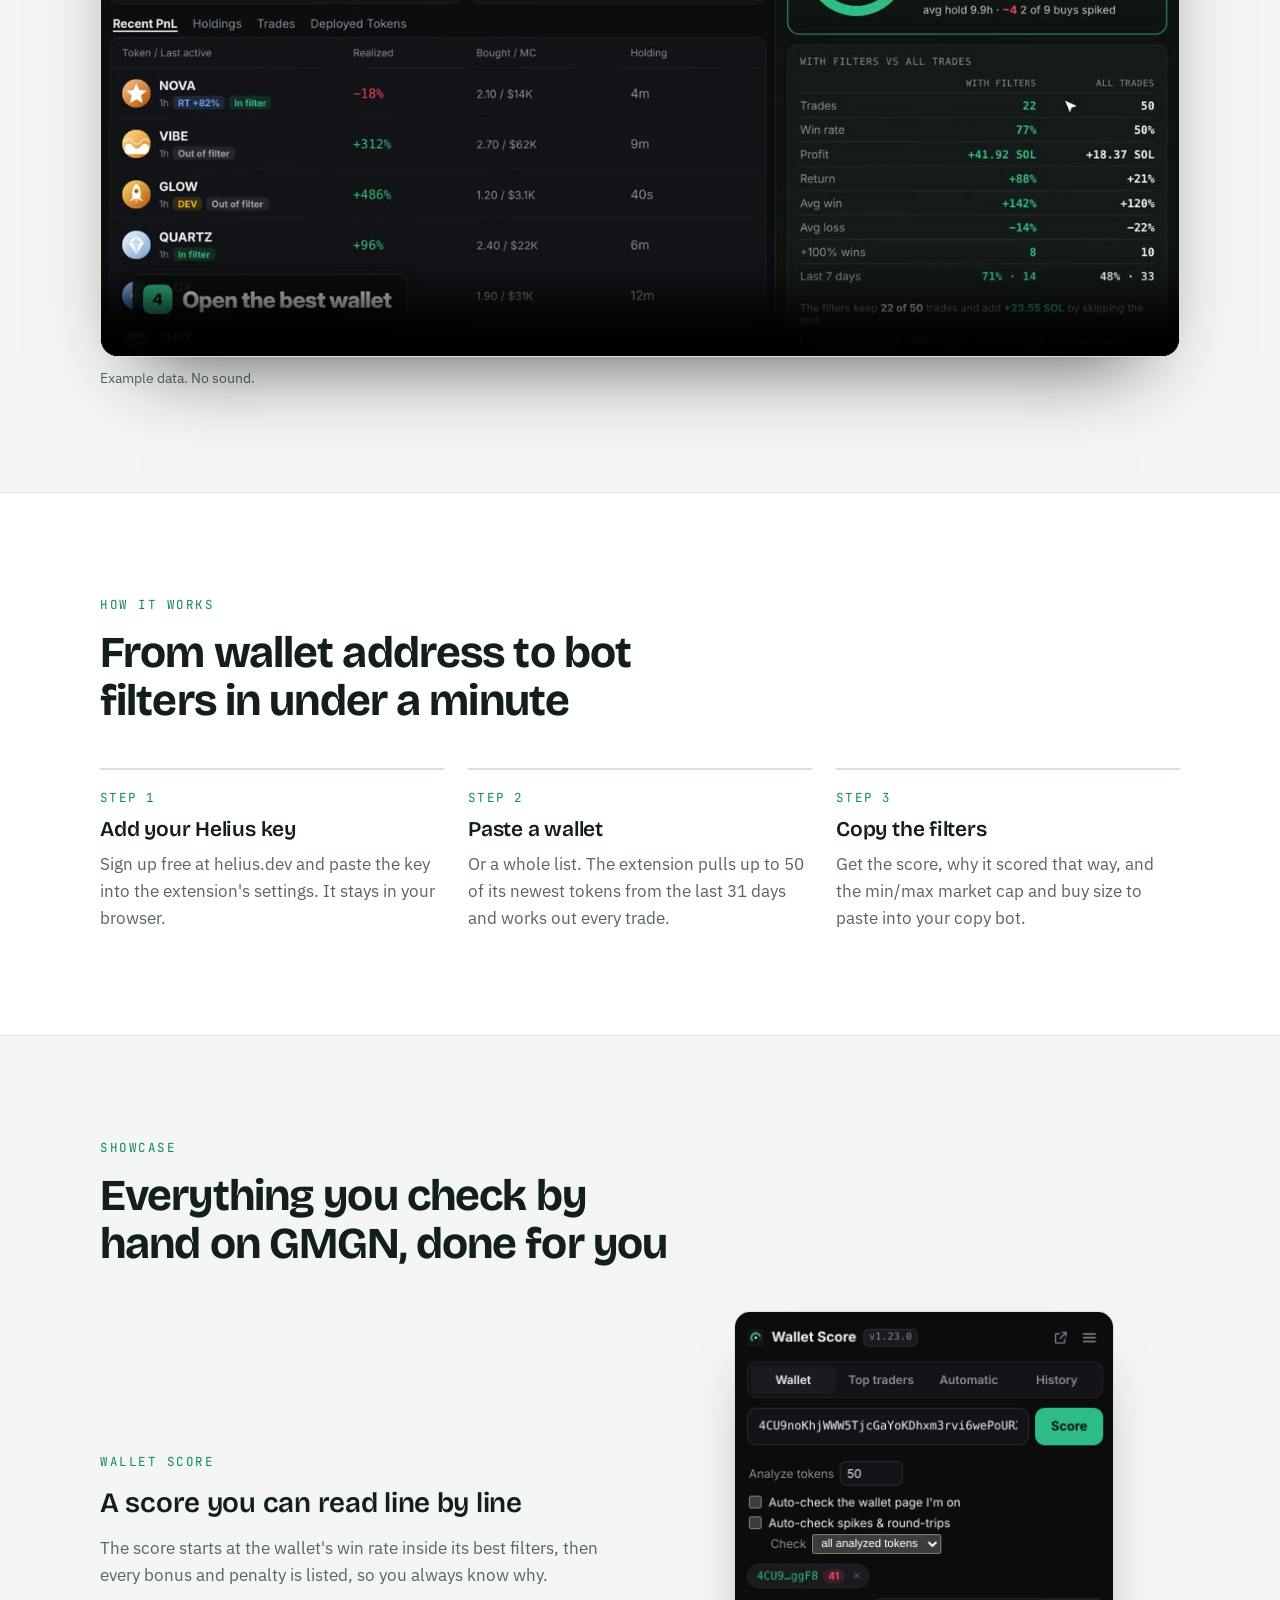
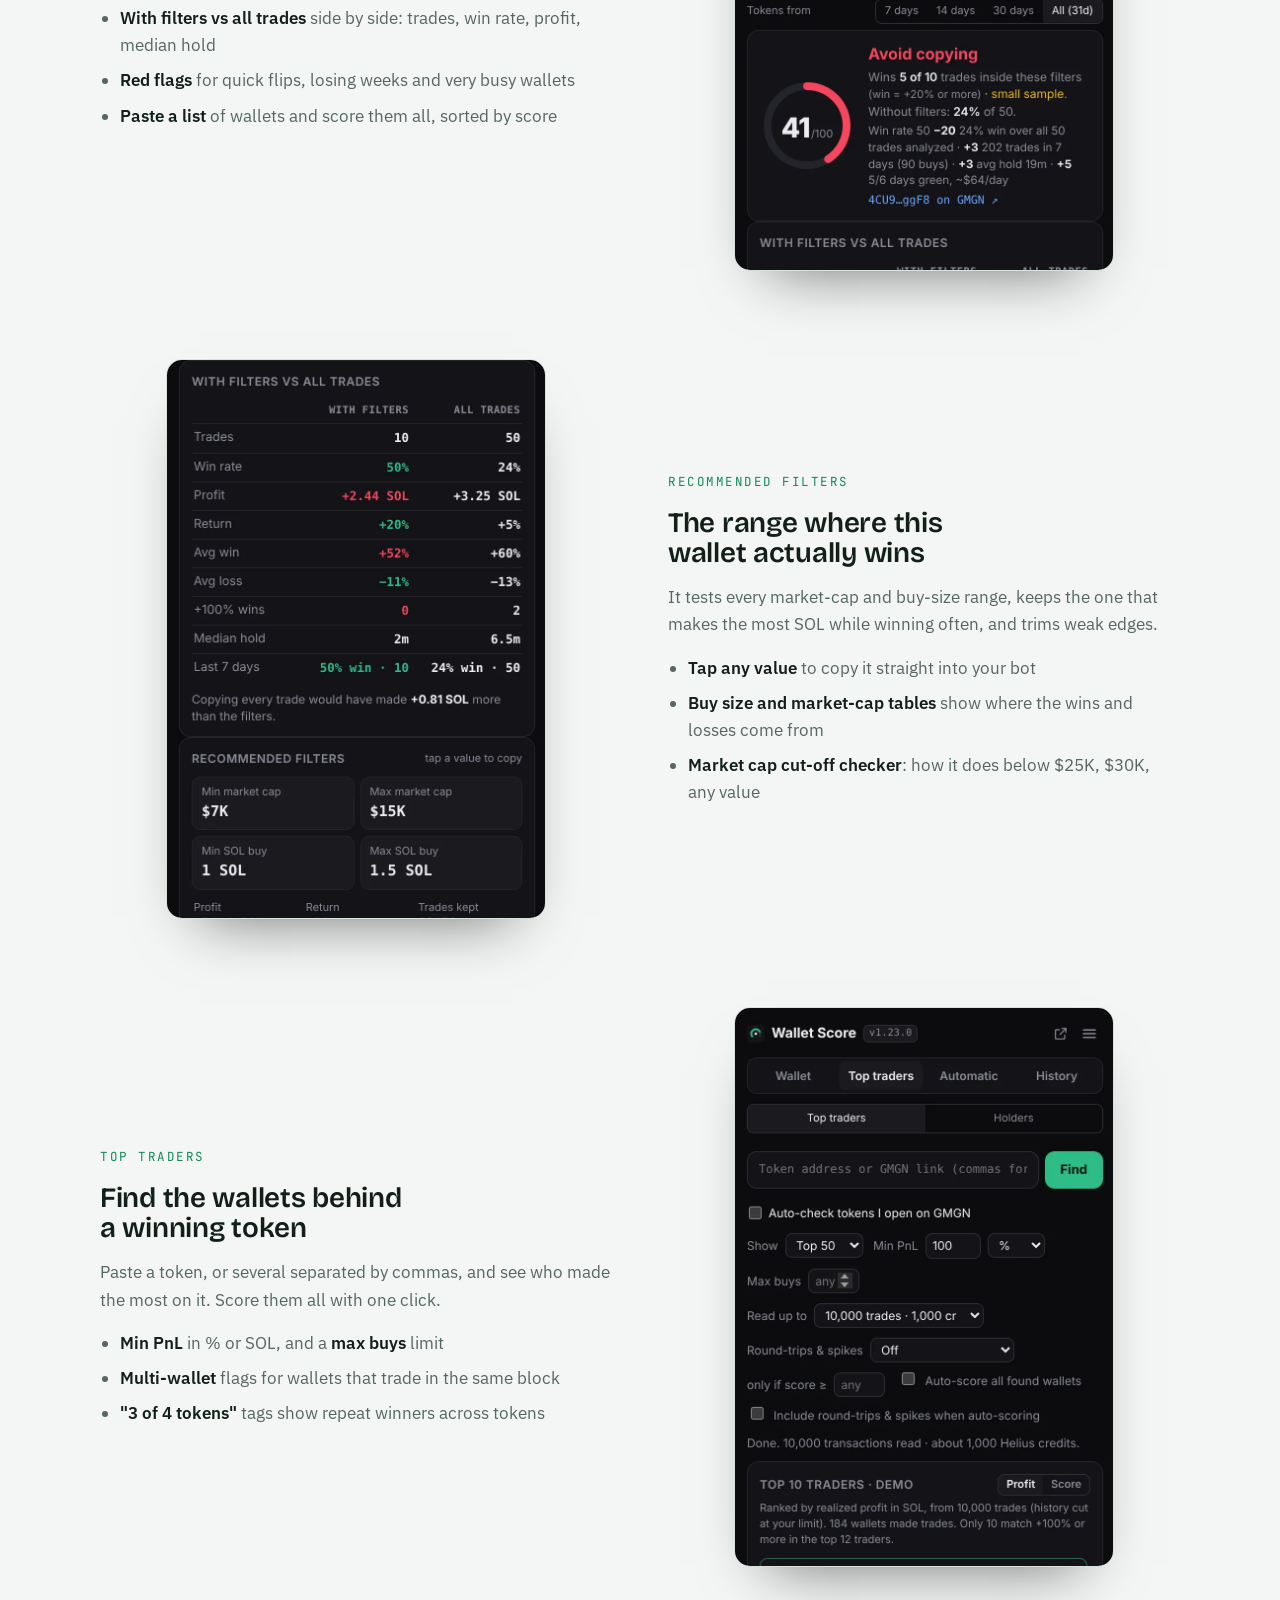
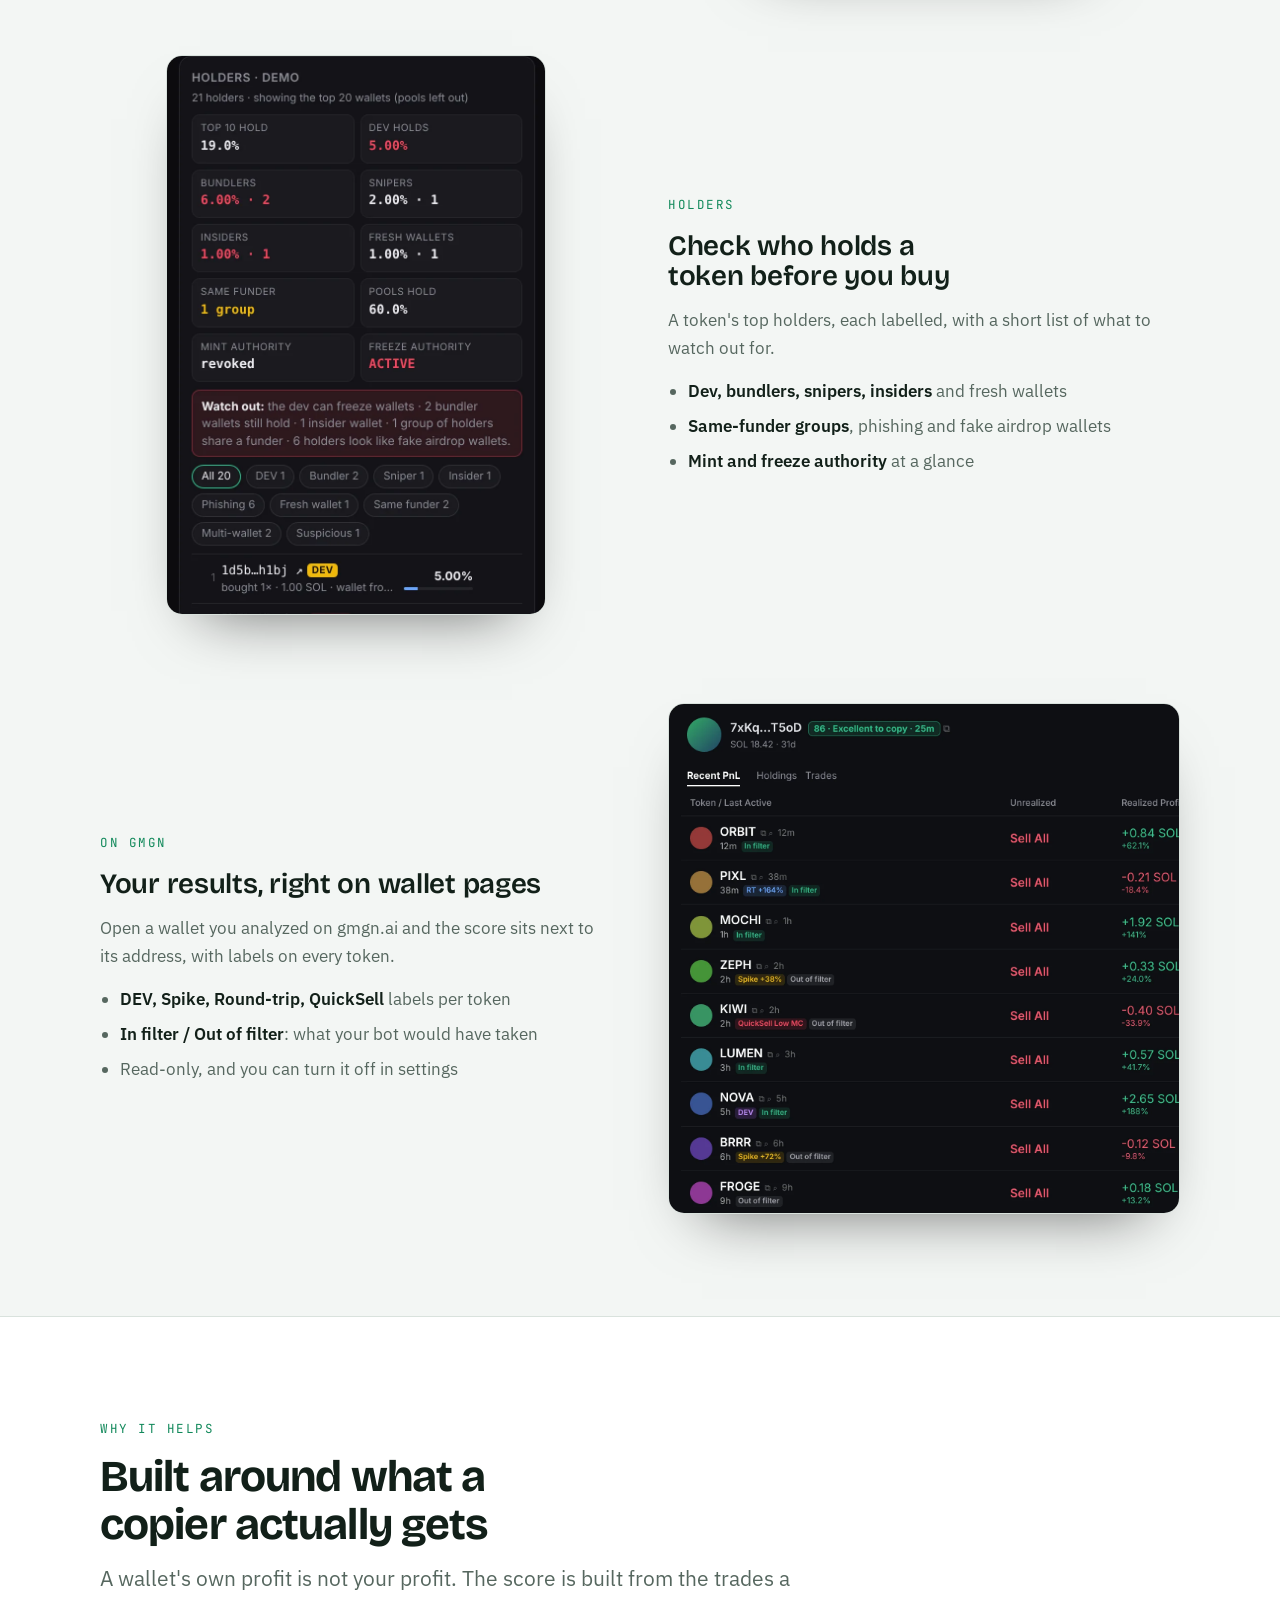
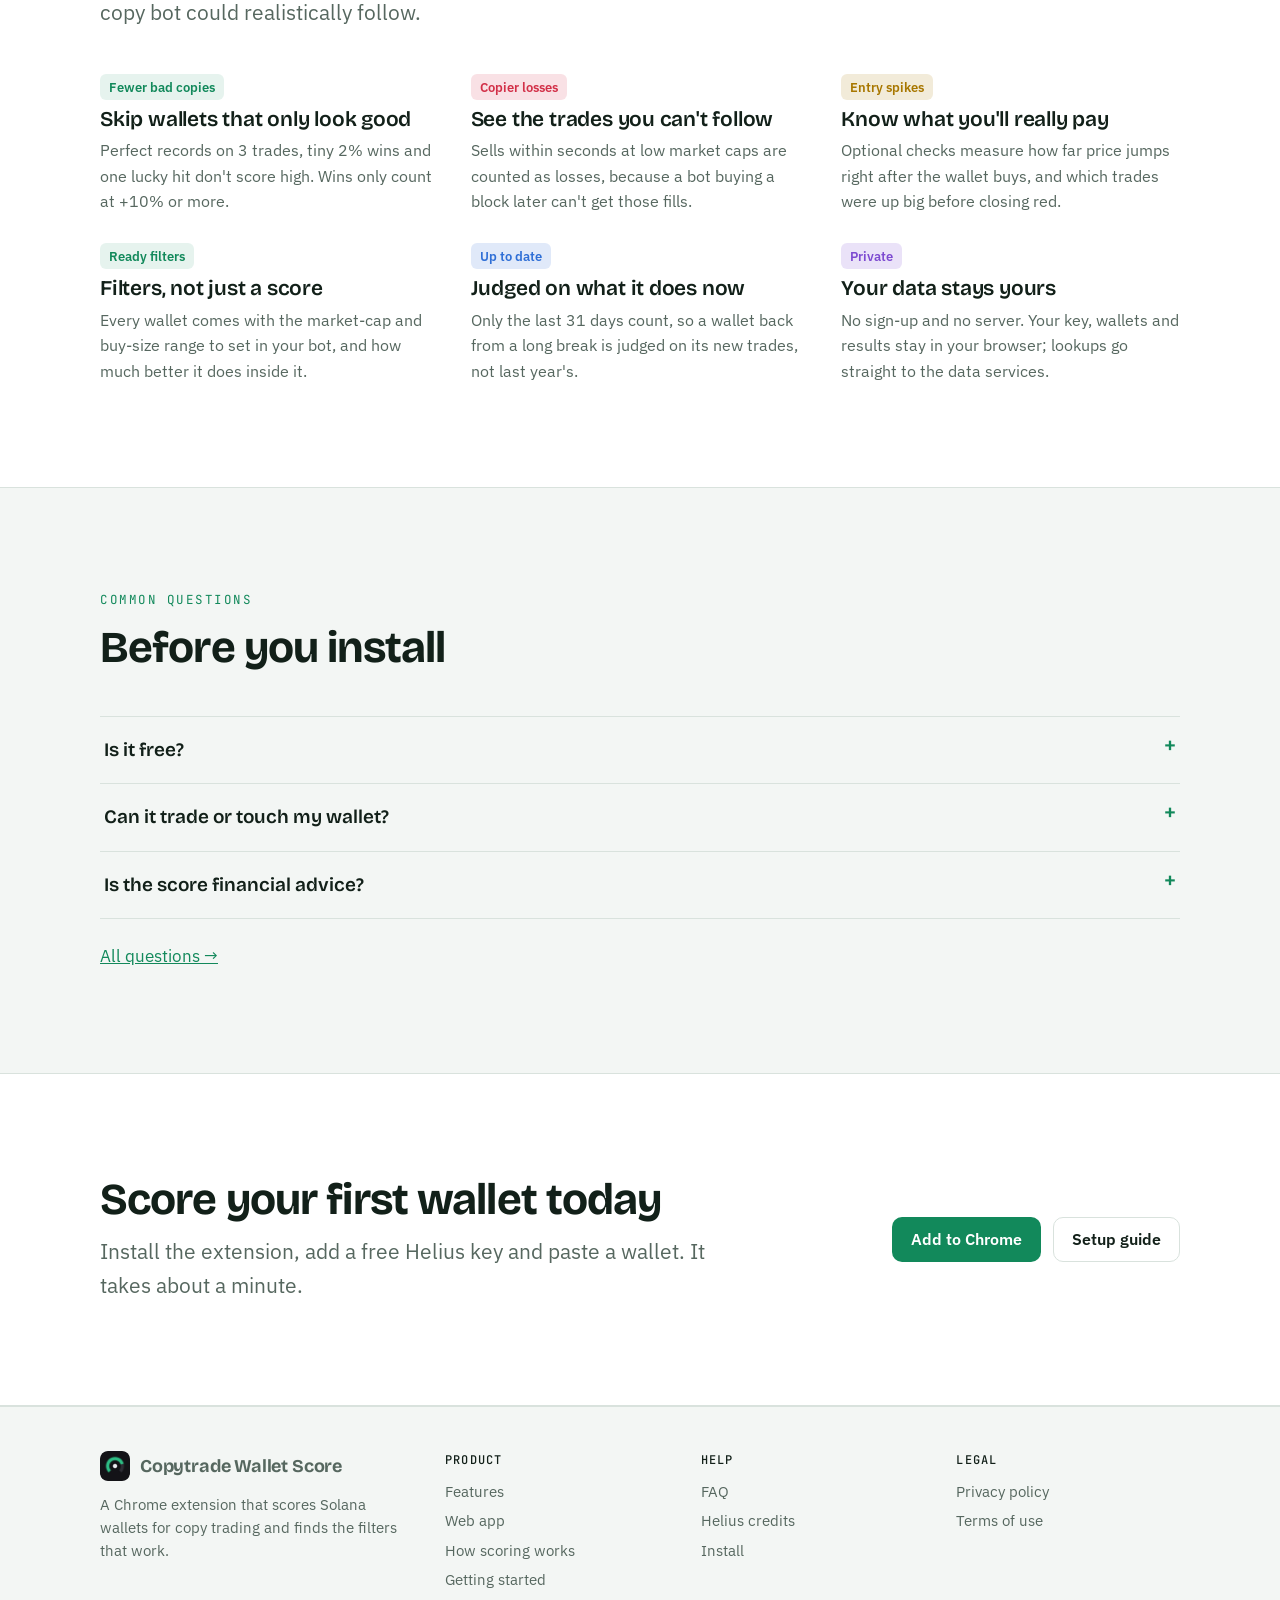
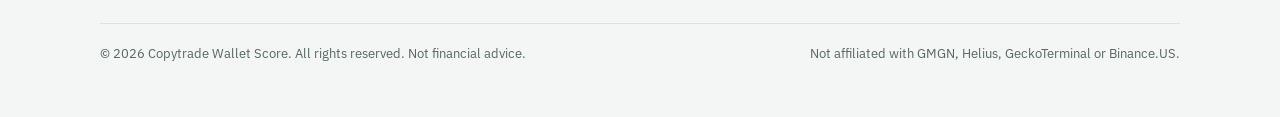
==== commit 26f4d7b8: "Add files via upload" ====
--- a/index.html
+++ b/index.html
@@ -38,7 +38,7 @@
       <div class="sc-grade"><strong>Excellent to copy</strong><span>Wins 8 of 11 trades inside its filters</span><span class="sc-addr">7xKq…T5oD</span></div>
     </div>
     <ul class="sc-lines">
-      <li><span class="p">73</span><span>win rate inside the filters (win = +20% or more)</span></li>
+      <li><span class="p">73</span><span>win rate inside the filters (win = +10% or more)</span></li>
       <li><span class="p pos">+15</span><span>win rate 73% in filters (over 50%)</span></li>
       <li><span class="p pos">+10</span><span>filters: +6.2 SOL vs +1.8 SOL without (3.4×)</span></li>
       <li><span class="p pos">+3</span><span>~130 trades in 7 days (64 buys)</span></li>
@@ -53,10 +53,16 @@
 <section style="padding-top:0"><div class="wrap">
   <div class="facts">
     <div><b class="num">0–100</b><span>copy score from the last 31 days of trades</span></div>
-    <div><b class="num">18</b><span>scoring rules, every one editable</span></div>
-    <div><b class="num">+20%</b><span>what counts as a win, so tiny gains don't inflate it</span></div>
+    <div><b class="num">19</b><span>scoring rules, every one editable</span></div>
+    <div><b class="num">+10%</b><span>what counts as a win, so tiny gains don't inflate it</span></div>
     <div><b class="num">0</b><span>servers, accounts or trackers</span></div>
   </div>
+</div></section>
+
+<section style="padding-top:0"><div class="wrap">
+  <div class="sec-head"><span class="eyebrow">See it in action</span><h2>From a migrated token to a wallet worth copying in 45 seconds</h2><p class="lead" style="font-size:18px">Open a token on GMGN, scan its top traders, then open the best wallet: score, filters, buy sizes, token age, platforms and round-trips.</p></div>
+  <div class="vid"><video controls muted playsinline preload="none" poster="walkthrough.jpg" aria-label="Walkthrough: scanning a token's top traders and opening the best wallet"><source src="walkthrough.mp4" type="video/mp4"></video></div>
+  <p class="vid-cap">Example data. No sound.</p>
 </div></section>
 
 <section class="band"><div class="wrap">
@@ -110,7 +116,7 @@
 <section class="band"><div class="wrap">
   <div class="sec-head"><span class="eyebrow">Why it helps</span><h2>Built around what a copier actually gets</h2><p class="lead">A wallet's own profit is not your profit. The score is built from the trades a copy bot could realistically follow.</p></div>
   <div class="grid3">
-    <div class="benefit"><span class="chip in tag">Fewer bad copies</span><h3>Skip wallets that only look good</h3><p>Perfect records on 3 trades, tiny 2% wins and one lucky hit don't score high. Wins only count at +20% or more.</p></div>
+    <div class="benefit"><span class="chip in tag">Fewer bad copies</span><h3>Skip wallets that only look good</h3><p>Perfect records on 3 trades, tiny 2% wins and one lucky hit don't score high. Wins only count at +10% or more.</p></div>
     <div class="benefit"><span class="chip qs tag">Copier losses</span><h3>See the trades you can't follow</h3><p>Sells within seconds at low market caps are counted as losses, because a bot buying a block later can't get those fills.</p></div>
     <div class="benefit"><span class="chip spike tag">Entry spikes</span><h3>Know what you'll really pay</h3><p>Optional checks measure how far price jumps right after the wallet buys, and which trades were up big before closing red.</p></div>
     <div class="benefit"><span class="chip in tag">Ready filters</span><h3>Filters, not just a score</h3><p>Every wallet comes with the market-cap and buy-size range to set in your bot, and how much better it does inside it.</p></div>
--- a/site.css
+++ b/site.css
@@ -210,3 +210,9 @@
 .app-frame{width:100%;height:min(860px,calc(100vh - 110px));min-height:640px;border:1px solid var(--line);border-radius:16px;background:#111215;box-shadow:0 30px 70px -30px rgba(0,0,0,.6);display:block}
 .app-small{font-size:13px;color:var(--muted)}
 @media (max-width:980px){.app-grid{grid-template-columns:minmax(0,1fr)}.app-frame-wrap{position:static;order:-1}.app-frame{height:80vh}}
+
+/* videos */
+.vid{position:relative;border:1px solid var(--line);border-radius:18px;overflow:hidden;background:#000;box-shadow:0 40px 80px -40px rgba(0,0,0,.7);max-width:1100px;aspect-ratio:16/9}
+.vid video{display:block;width:100%;height:100%;object-fit:cover;background:#000}
+.vid-cap{margin-top:10px;font-size:14px;color:var(--muted)}
+.prose .vid{margin:4px 0 28px}
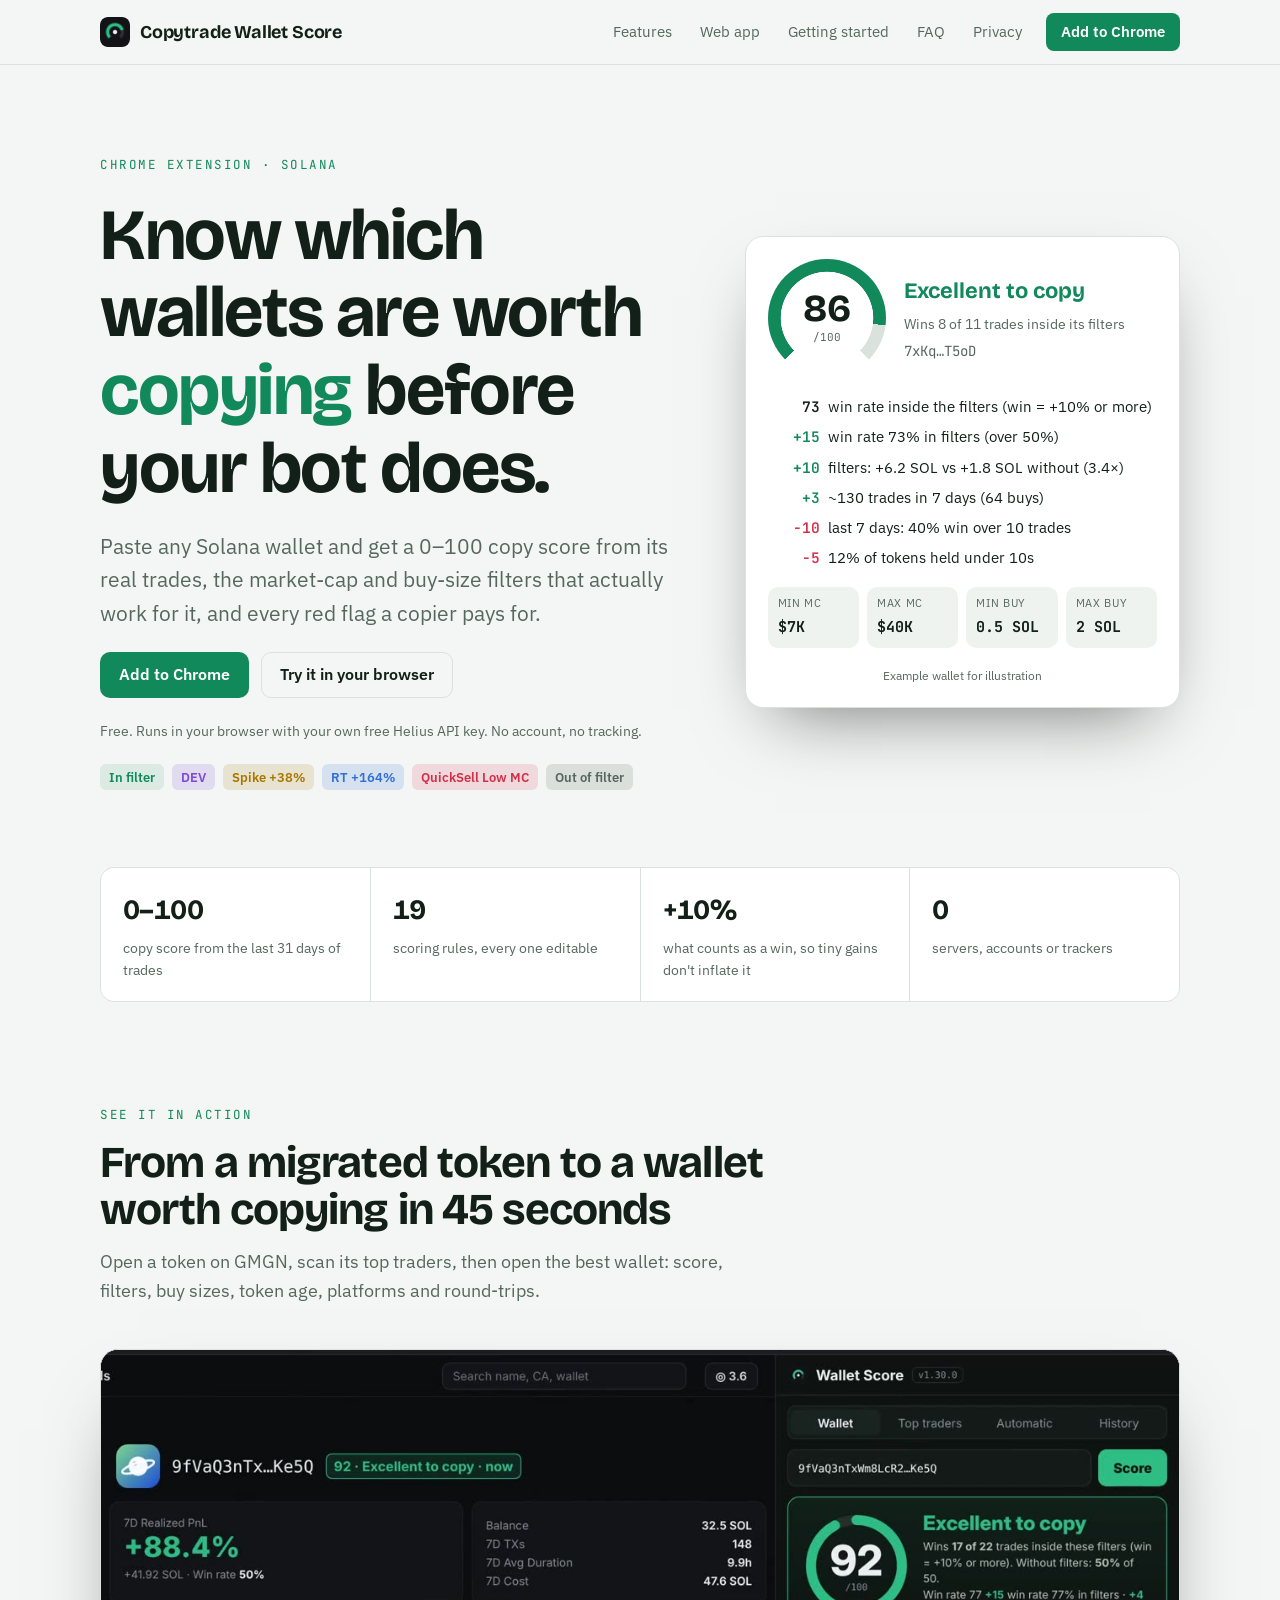
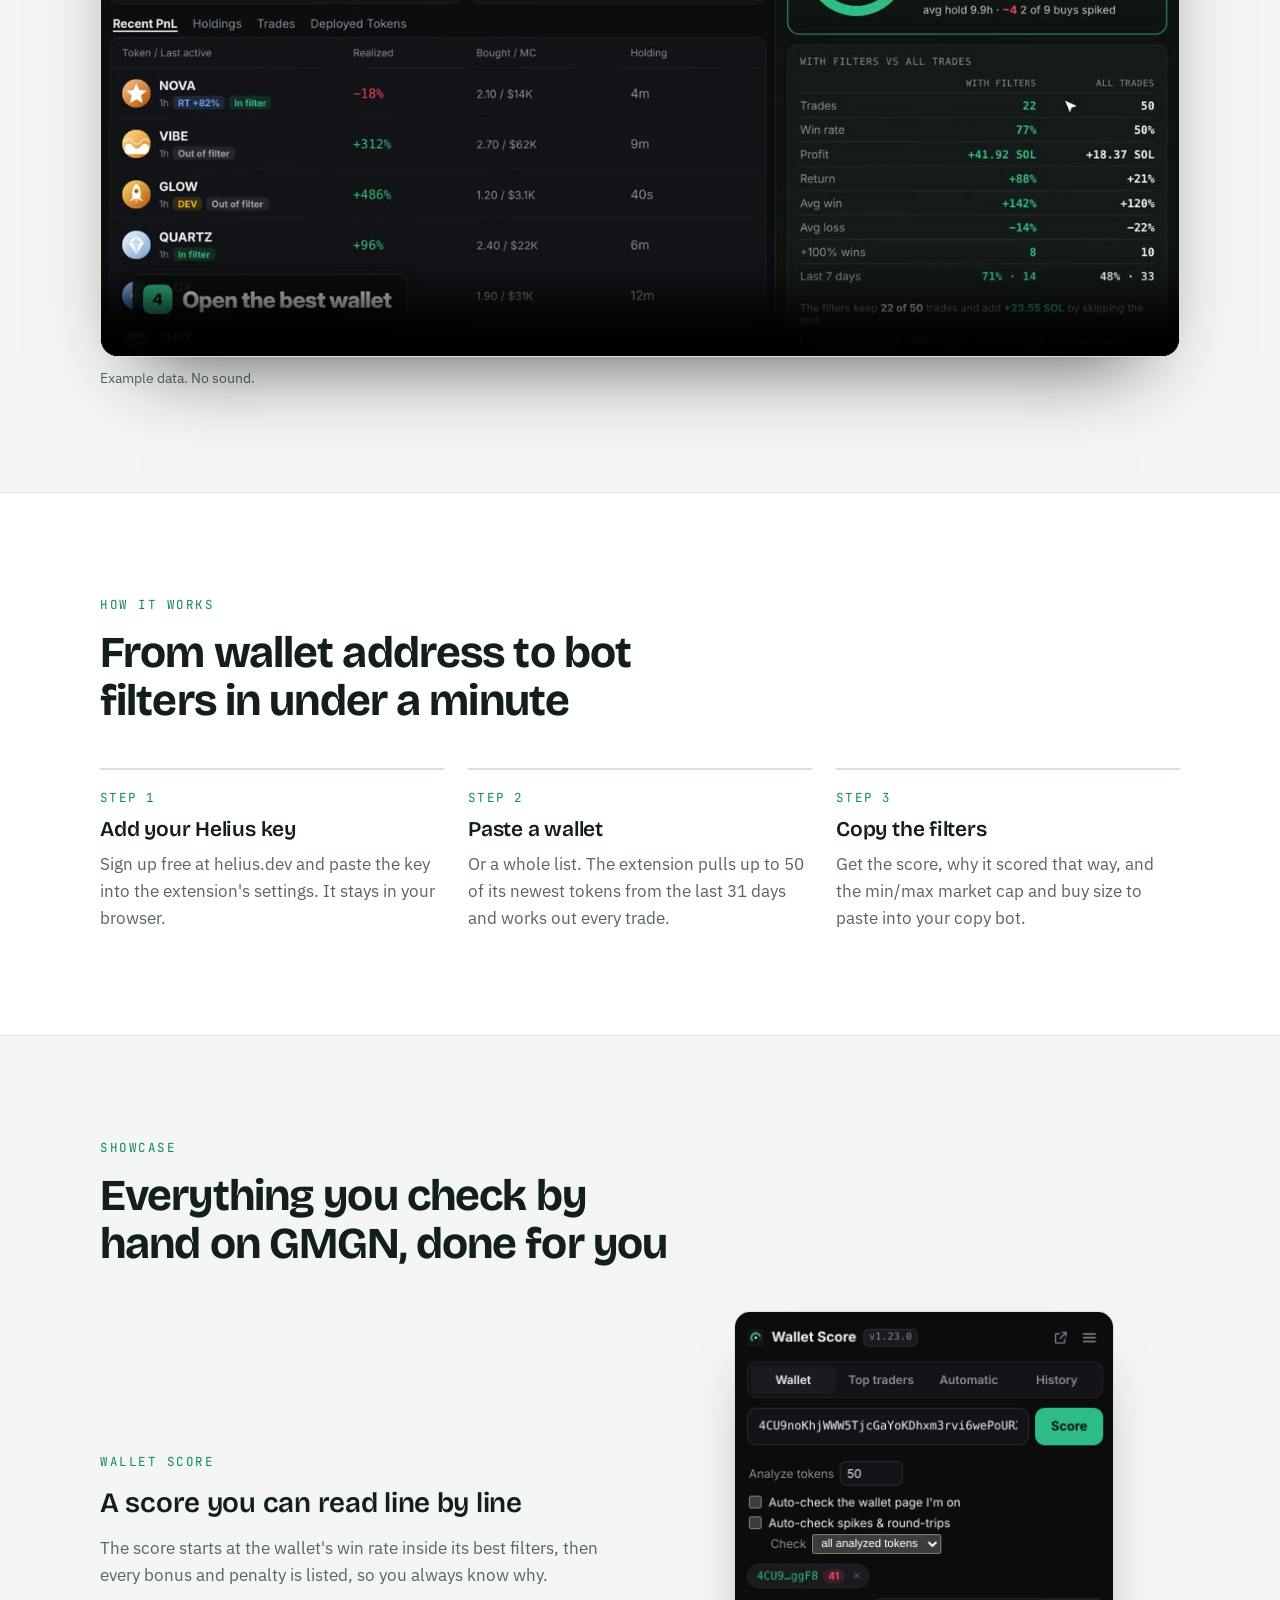
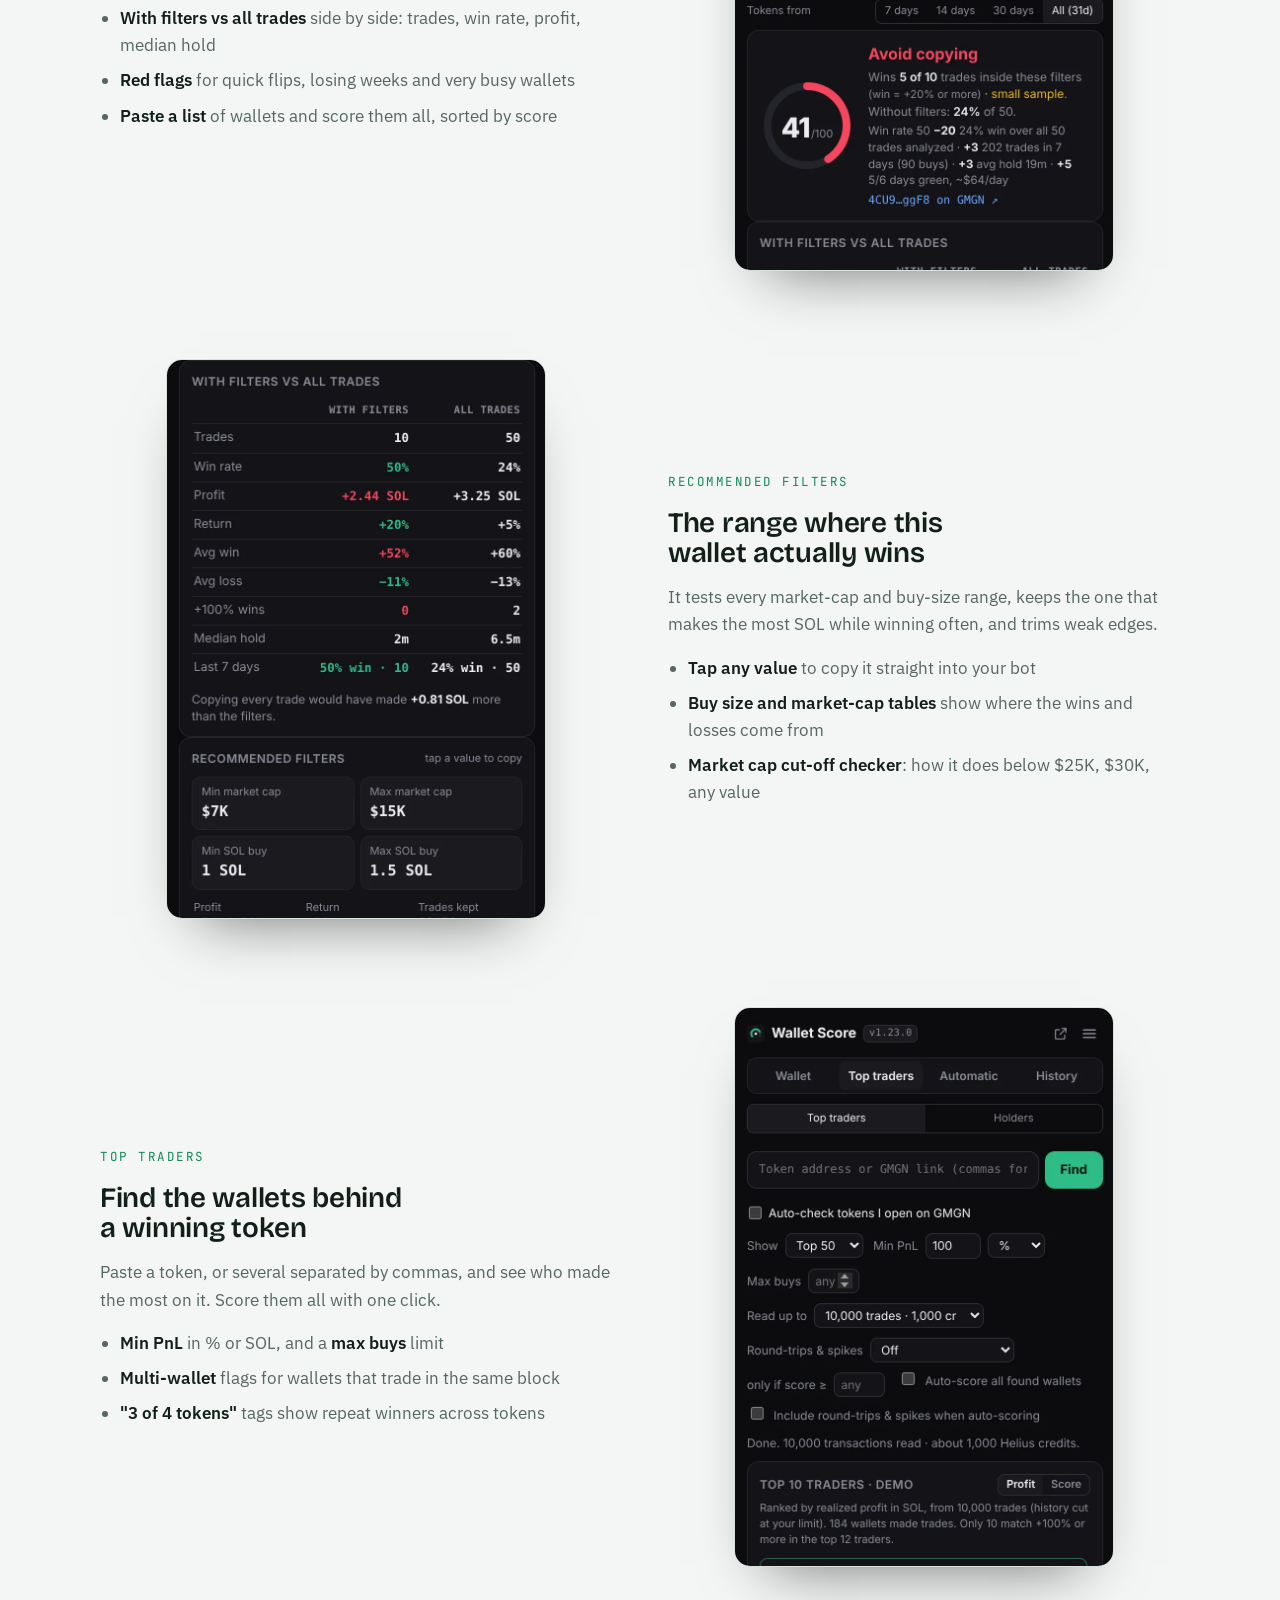
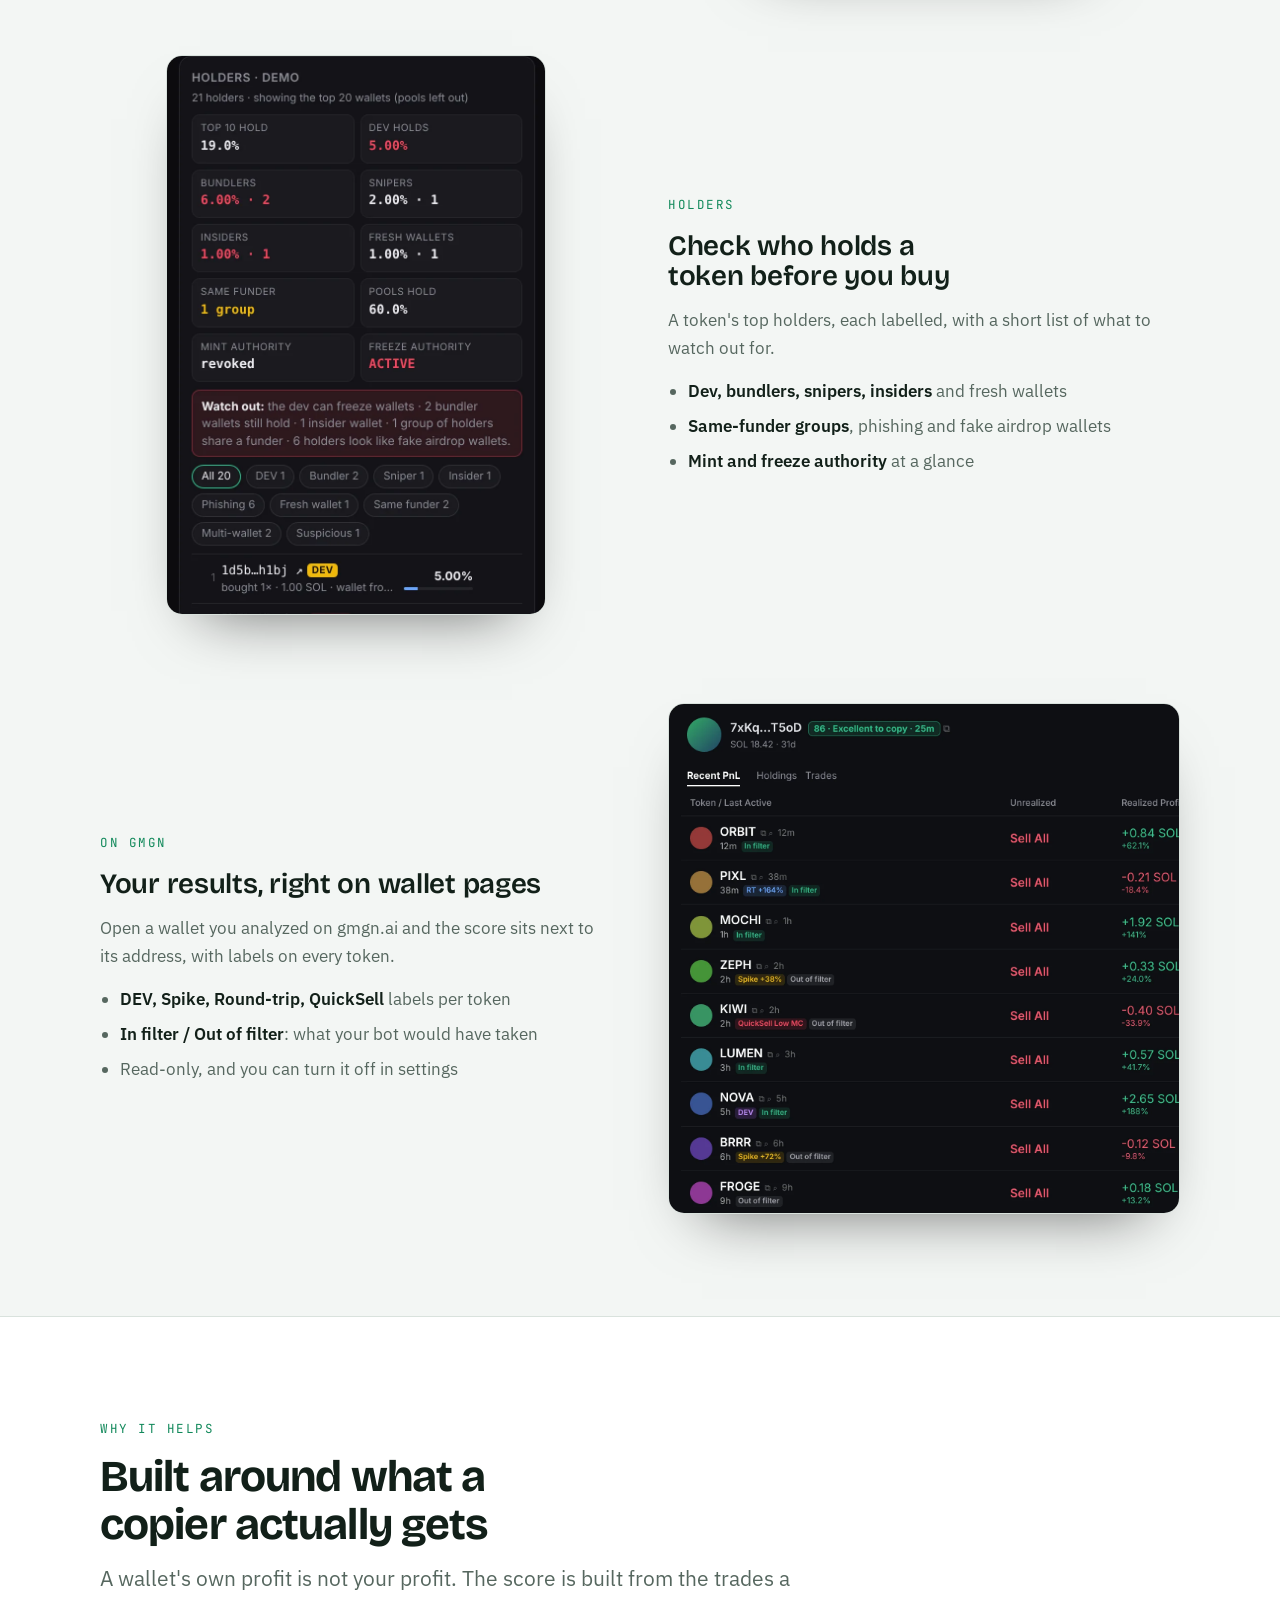
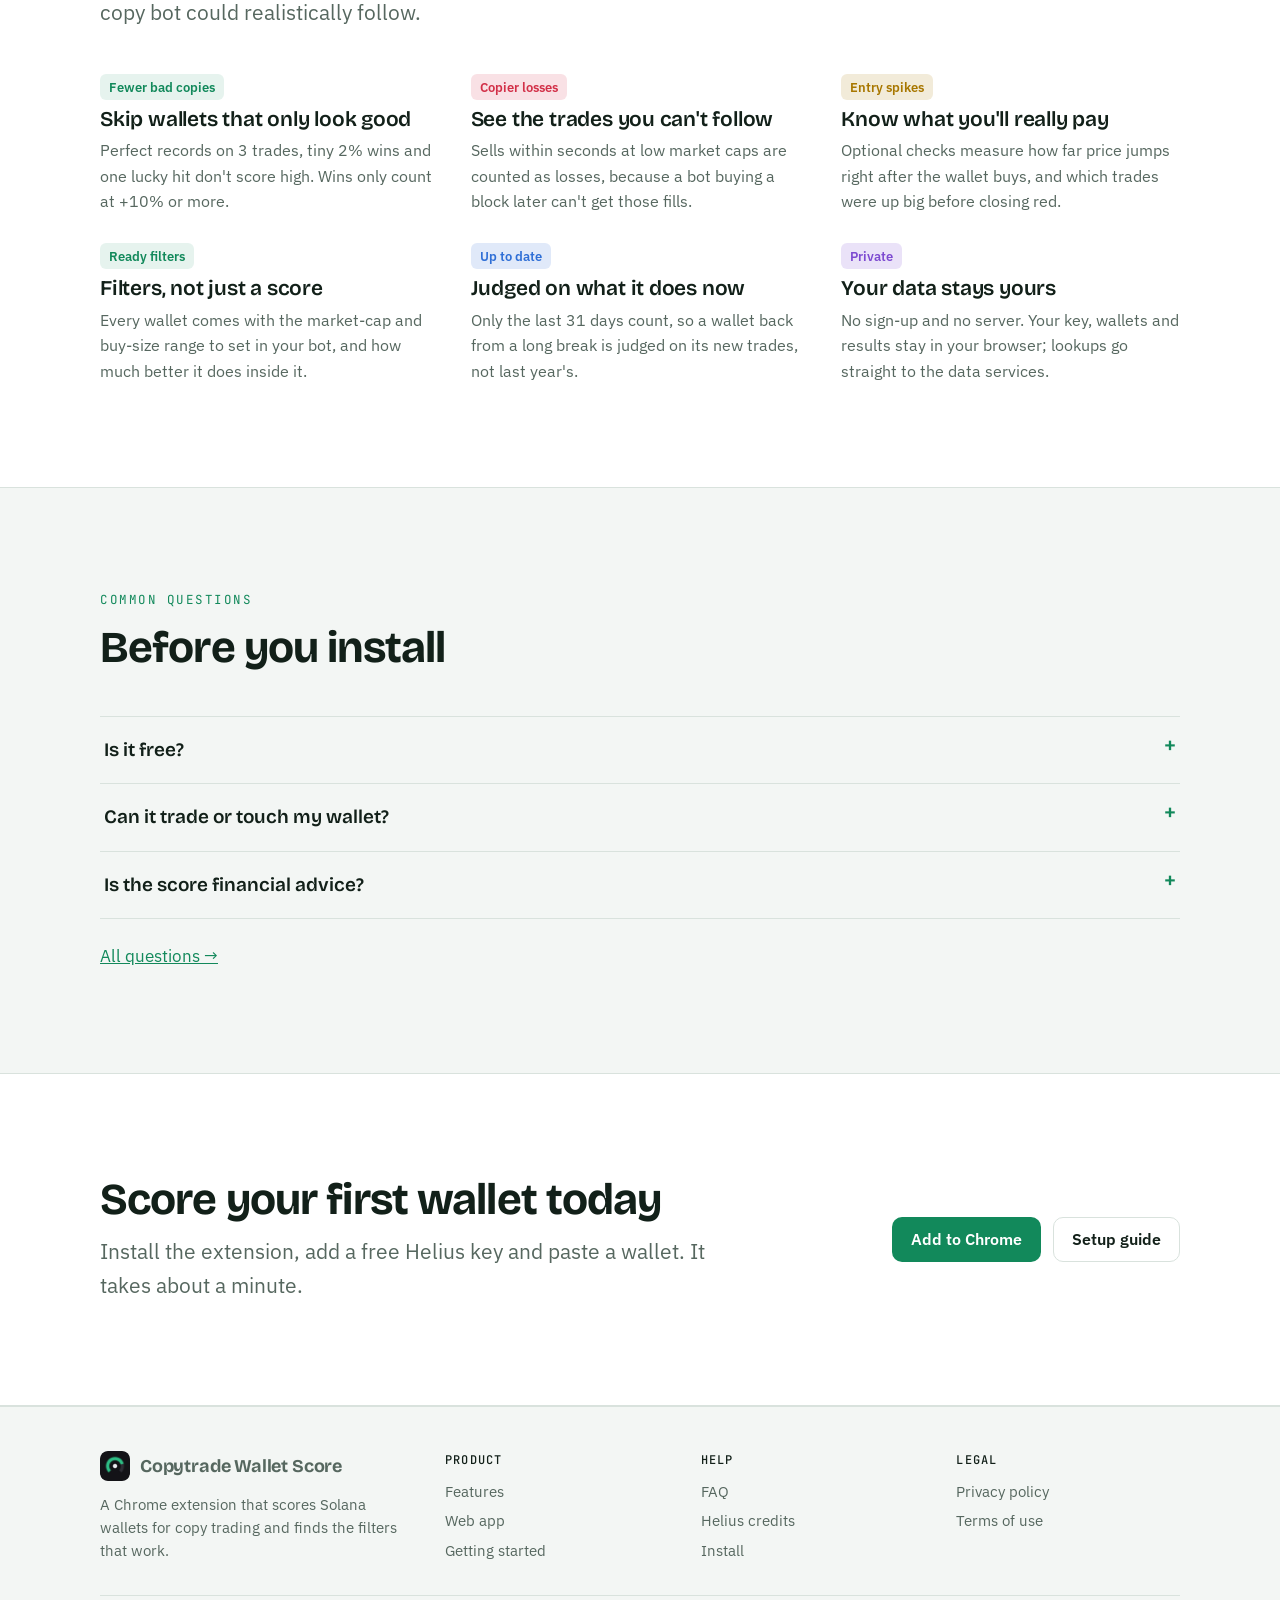
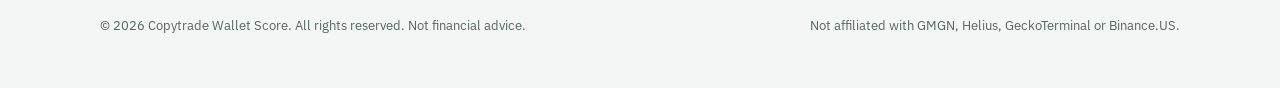
==== commit 1bf41789: "Add files via upload" ====
--- a/index.html
+++ b/index.html
@@ -144,7 +144,7 @@
 <footer class="site-foot"><div class="wrap">
   <div><a class="brand" href="index.html"><img src="icon.png" alt="" width="30" height="30">Copytrade Wallet Score</a>
     <p style="margin-top:12px;max-width:34ch">A Chrome extension that scores Solana wallets for copy trading and finds the filters that work.</p></div>
-  <div><h4>Product</h4><ul><li><a href="features.html">Features</a></li><li><a href="app.html">Web app</a></li><li><a href="features.html#scoring">How scoring works</a></li><li><a href="getting-started.html">Getting started</a></li></ul></div>
+  <div><h4>Product</h4><ul><li><a href="features.html">Features</a></li><li><a href="app.html">Web app</a></li><li><a href="getting-started.html">Getting started</a></li></ul></div>
   <div><h4>Help</h4><ul><li><a href="faq.html">FAQ</a></li><li><a href="getting-started.html#credits">Helius credits</a></li><li><a href="getting-started.html#install">Install</a></li></ul></div>
   <div><h4>Legal</h4><ul><li><a href="privacy.html">Privacy policy</a></li><li><a href="terms.html">Terms of use</a></li></ul></div>
   <div class="fine"><span>© 2026 Copytrade Wallet Score. All rights reserved. Not financial advice.</span><span>Not affiliated with GMGN, Helius, GeckoTerminal or Binance.US.</span></div>
